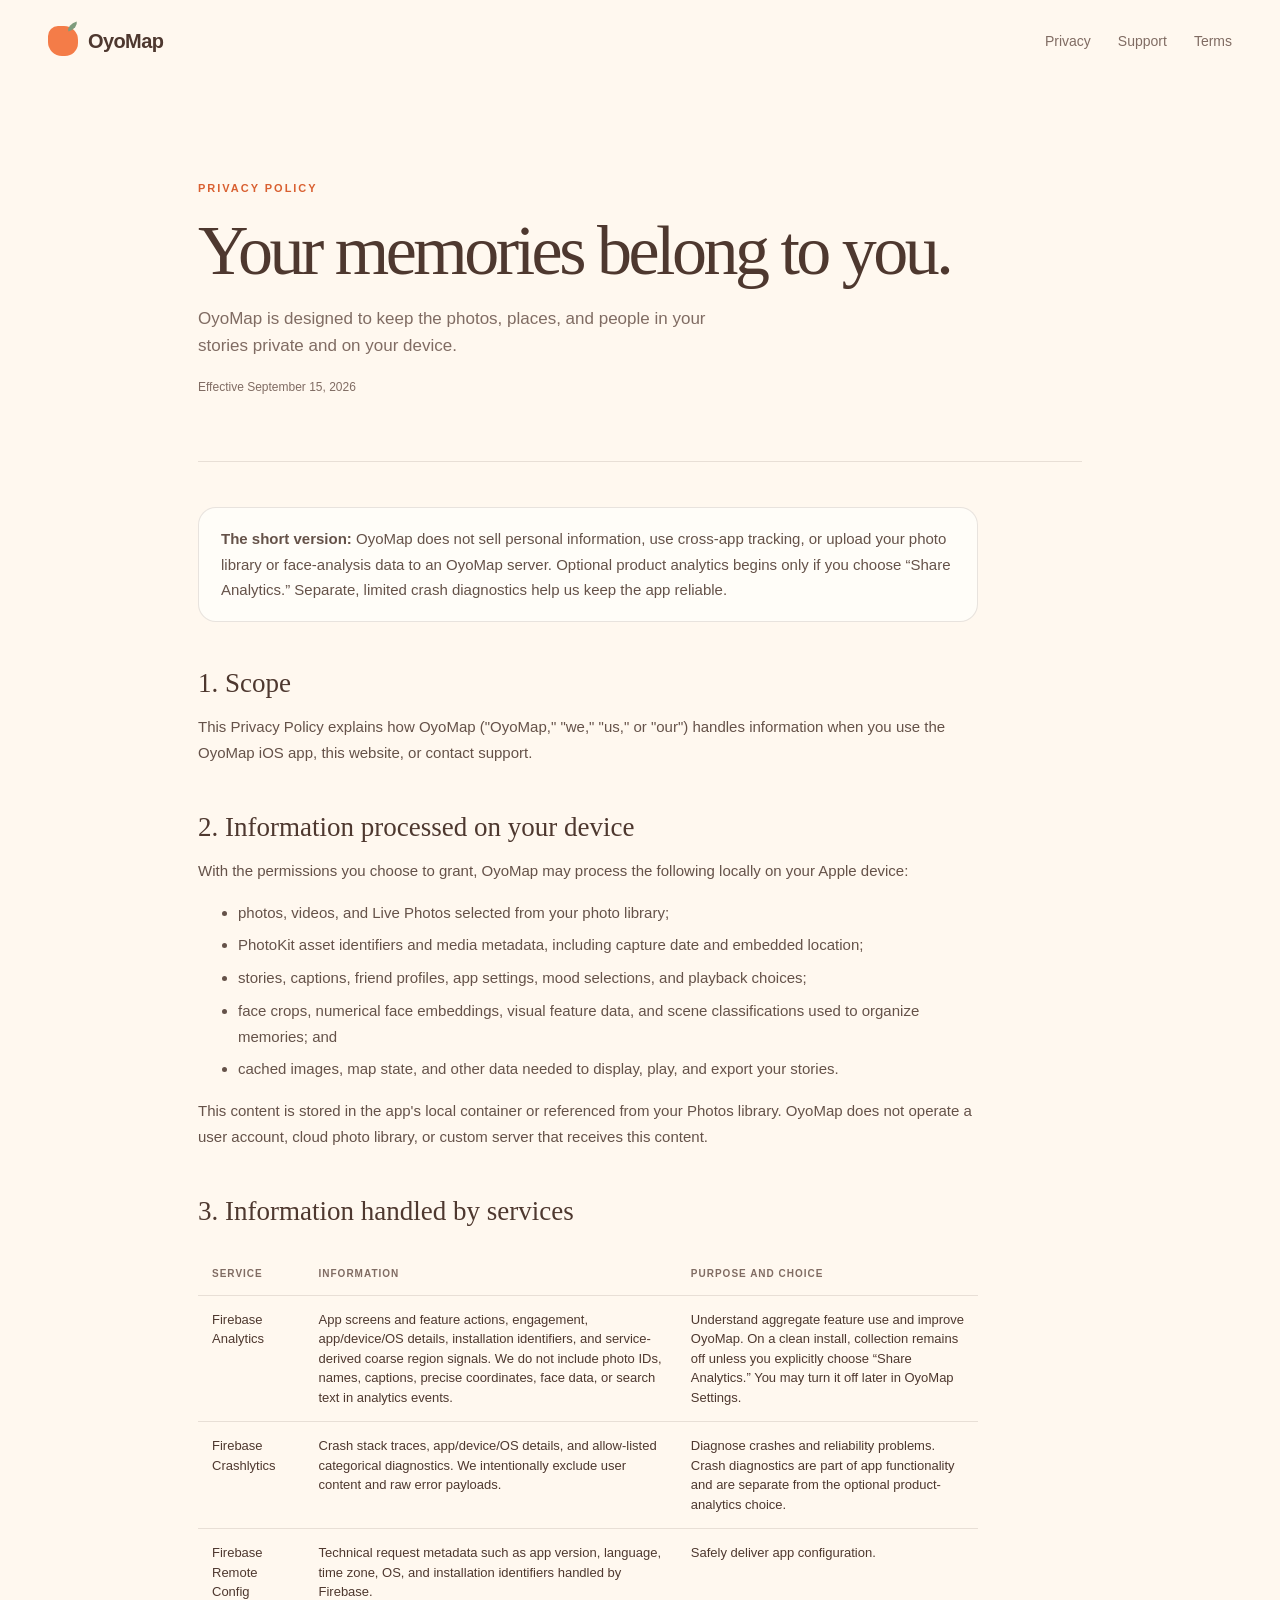
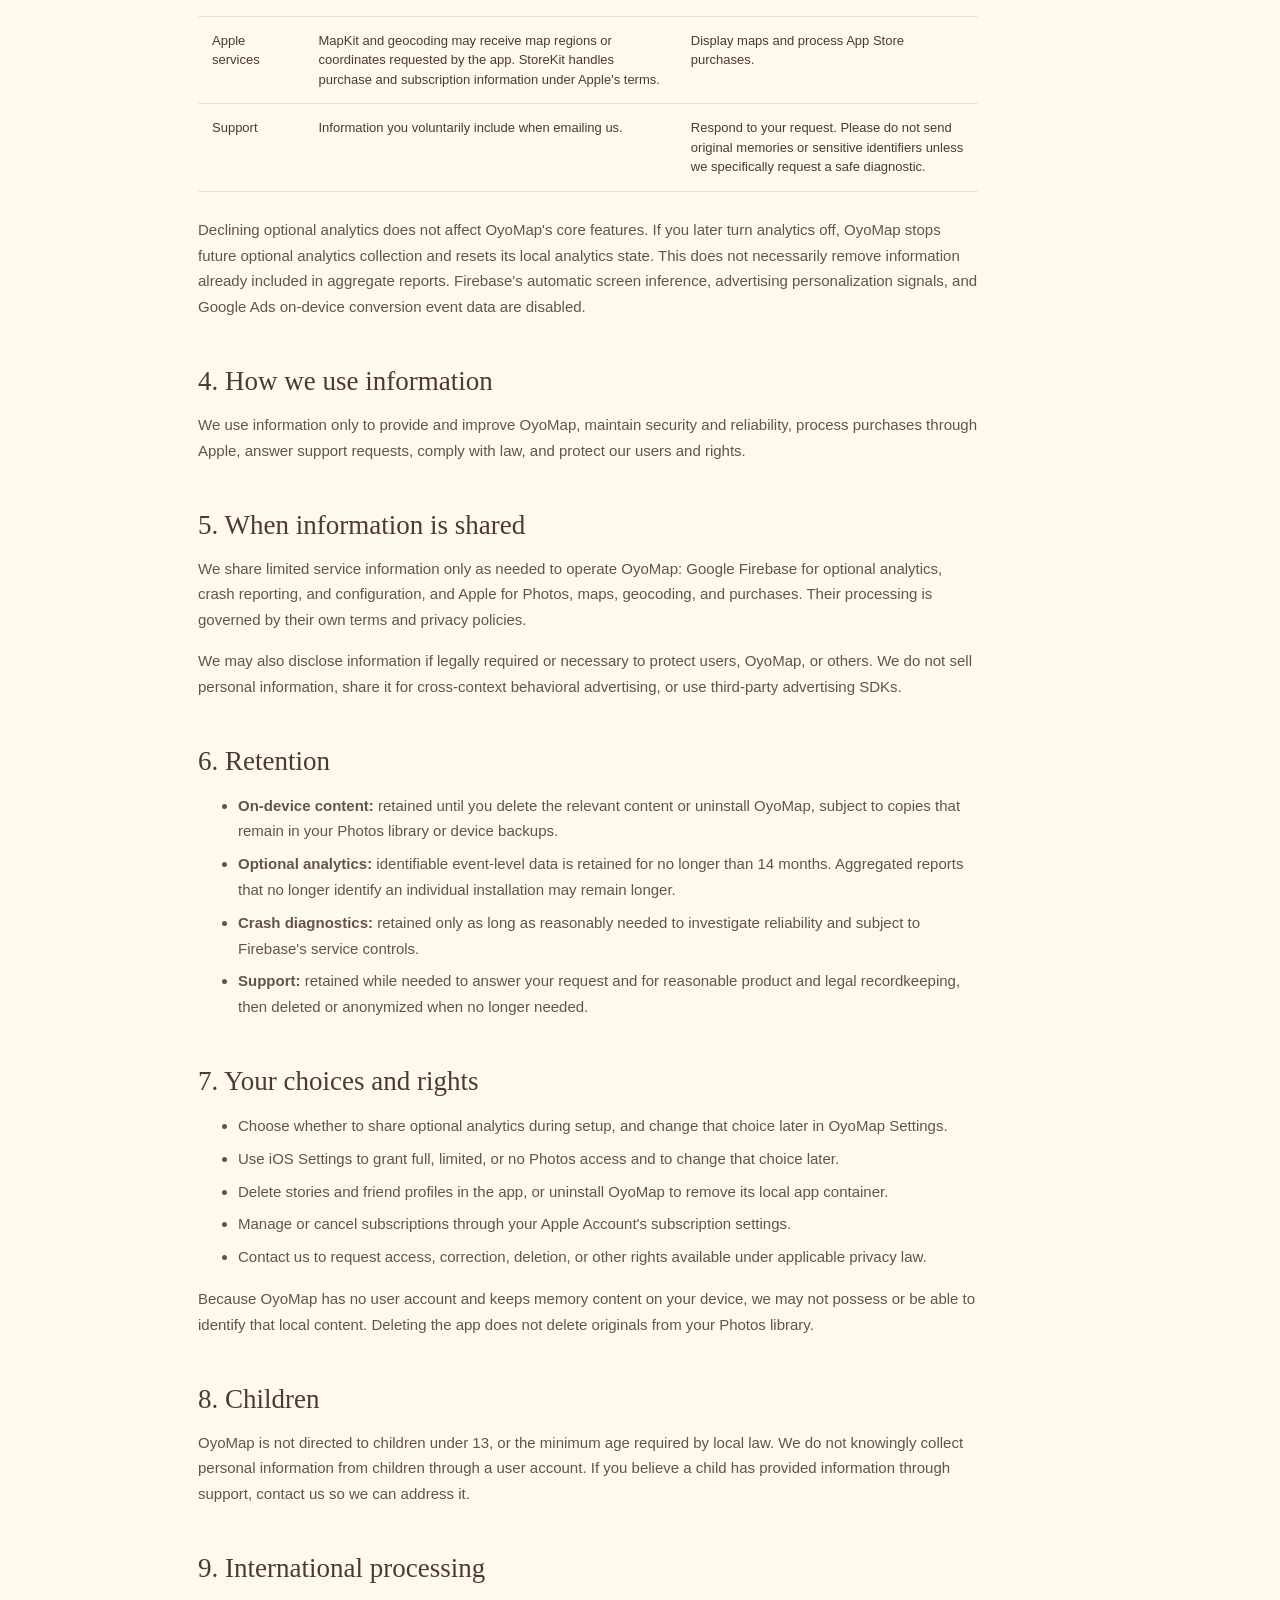
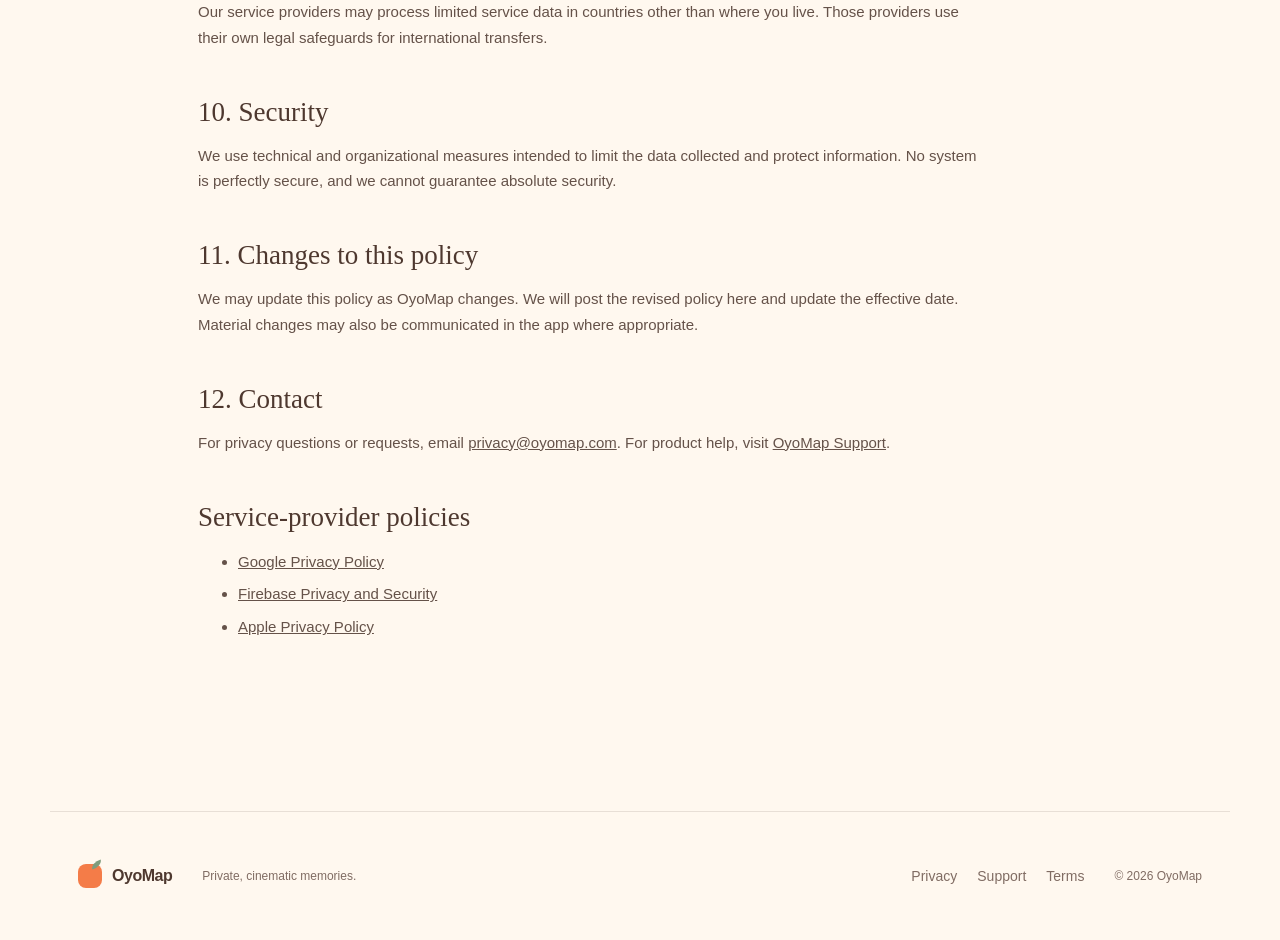
==== privacy/index.html @ e37c30b6 "Align privacy policy with analytics consent" ====
<!doctype html>
<html lang="en">
<head>
  <meta charset="utf-8"><meta name="viewport" content="width=device-width, initial-scale=1">
  <meta name="description" content="Privacy policy for the OyoMap iOS app."><meta name="theme-color" content="#fff8ef">
  <title>Privacy Policy — OyoMap</title><link rel="canonical" href="https://www.oyomap.com/privacy/"><link rel="icon" type="image/svg+xml" href="data:image/svg+xml,%3Csvg xmlns='http://www.w3.org/2000/svg' viewBox='0 0 64 64'%3E%3Crect width='64' height='64' rx='18' fill='%23F47C48'/%3E%3Cpath d='M17 34c0-10 7-18 16-18 8 0 14 5 14 13 0 12-14 22-14 22S17 43 17 34Z' fill='%23FFF8EF'/%3E%3Ccircle cx='33' cy='29' r='6' fill='%23F47C48'/%3E%3C/svg%3E"><link rel="stylesheet" href="../assets/styles.css">
</head>
<body>
  <a class="skip-link" href="#main">Skip to content</a>
  <header class="site-header"><a class="brand" href="../" aria-label="OyoMap home"><span class="brand-mark" aria-hidden="true"></span><span>OyoMap</span></a><nav class="site-nav" aria-label="Legal navigation"><a href="./" aria-current="page">Privacy</a><a href="../support/">Support</a><a href="../terms/">Terms</a></nav></header>
  <main class="legal-page" id="main">
    <section class="legal-hero"><p class="eyebrow">Privacy Policy</p><h1>Your memories belong to you.</h1><p class="lead">OyoMap is designed to keep the photos, places, and people in your stories private and on your device.</p><p class="meta">Effective September 15, 2026</p></section>
    <article class="legal-body">
      <div class="callout"><p><strong>The short version:</strong> OyoMap does not sell personal information, use cross-app tracking, or upload your photo library or face-analysis data to an OyoMap server. Optional product analytics begins only if you choose “Share Analytics.” Separate, limited crash diagnostics help us keep the app reliable.</p></div>
      <h2>1. Scope</h2><p>This Privacy Policy explains how OyoMap ("OyoMap," "we," "us," or "our") handles information when you use the OyoMap iOS app, this website, or contact support.</p>
      <h2>2. Information processed on your device</h2><p>With the permissions you choose to grant, OyoMap may process the following locally on your Apple device:</p><ul><li>photos, videos, and Live Photos selected from your photo library;</li><li>PhotoKit asset identifiers and media metadata, including capture date and embedded location;</li><li>stories, captions, friend profiles, app settings, mood selections, and playback choices;</li><li>face crops, numerical face embeddings, visual feature data, and scene classifications used to organize memories; and</li><li>cached images, map state, and other data needed to display, play, and export your stories.</li></ul><p>This content is stored in the app's local container or referenced from your Photos library. OyoMap does not operate a user account, cloud photo library, or custom server that receives this content.</p>
      <h2>3. Information handled by services</h2>
      <table class="data-table"><thead><tr><th>Service</th><th>Information</th><th>Purpose and choice</th></tr></thead><tbody>
        <tr><td data-label="Service">Firebase Analytics</td><td data-label="Information">App screens and feature actions, engagement, app/device/OS details, installation identifiers, and service-derived coarse region signals. We do not include photo IDs, names, captions, precise coordinates, face data, or search text in analytics events.</td><td data-label="Purpose and choice">Understand aggregate feature use and improve OyoMap. On a clean install, collection remains off unless you explicitly choose “Share Analytics.” You may turn it off later in OyoMap Settings.</td></tr>
        <tr><td data-label="Service">Firebase Crashlytics</td><td data-label="Information">Crash stack traces, app/device/OS details, and allow-listed categorical diagnostics. We intentionally exclude user content and raw error payloads.</td><td data-label="Purpose and choice">Diagnose crashes and reliability problems. Crash diagnostics are part of app functionality and are separate from the optional product-analytics choice.</td></tr>
        <tr><td data-label="Service">Firebase Remote Config</td><td data-label="Information">Technical request metadata such as app version, language, time zone, OS, and installation identifiers handled by Firebase.</td><td data-label="Purpose and choice">Safely deliver app configuration.</td></tr>
        <tr><td data-label="Service">Apple services</td><td data-label="Information">MapKit and geocoding may receive map regions or coordinates requested by the app. StoreKit handles purchase and subscription information under Apple's terms.</td><td data-label="Purpose and choice">Display maps and process App Store purchases.</td></tr>
        <tr><td data-label="Service">Support</td><td data-label="Information">Information you voluntarily include when emailing us.</td><td data-label="Purpose and choice">Respond to your request. Please do not send original memories or sensitive identifiers unless we specifically request a safe diagnostic.</td></tr>
      </tbody></table>
      <p>Declining optional analytics does not affect OyoMap's core features. If you later turn analytics off, OyoMap stops future optional analytics collection and resets its local analytics state. This does not necessarily remove information already included in aggregate reports. Firebase's automatic screen inference, advertising personalization signals, and Google Ads on-device conversion event data are disabled.</p>
      <h2>4. How we use information</h2><p>We use information only to provide and improve OyoMap, maintain security and reliability, process purchases through Apple, answer support requests, comply with law, and protect our users and rights.</p>
      <h2>5. When information is shared</h2><p>We share limited service information only as needed to operate OyoMap: Google Firebase for optional analytics, crash reporting, and configuration, and Apple for Photos, maps, geocoding, and purchases. Their processing is governed by their own terms and privacy policies.</p><p>We may also disclose information if legally required or necessary to protect users, OyoMap, or others. We do not sell personal information, share it for cross-context behavioral advertising, or use third-party advertising SDKs.</p>
      <h2>6. Retention</h2><ul><li><strong>On-device content:</strong> retained until you delete the relevant content or uninstall OyoMap, subject to copies that remain in your Photos library or device backups.</li><li><strong>Optional analytics:</strong> identifiable event-level data is retained for no longer than 14 months. Aggregated reports that no longer identify an individual installation may remain longer.</li><li><strong>Crash diagnostics:</strong> retained only as long as reasonably needed to investigate reliability and subject to Firebase's service controls.</li><li><strong>Support:</strong> retained while needed to answer your request and for reasonable product and legal recordkeeping, then deleted or anonymized when no longer needed.</li></ul>
      <h2 id="choices">7. Your choices and rights</h2><ul><li>Choose whether to share optional analytics during setup, and change that choice later in OyoMap Settings.</li><li>Use iOS Settings to grant full, limited, or no Photos access and to change that choice later.</li><li>Delete stories and friend profiles in the app, or uninstall OyoMap to remove its local app container.</li><li>Manage or cancel subscriptions through your Apple Account's subscription settings.</li><li>Contact us to request access, correction, deletion, or other rights available under applicable privacy law.</li></ul><p>Because OyoMap has no user account and keeps memory content on your device, we may not possess or be able to identify that local content. Deleting the app does not delete originals from your Photos library.</p>
      <h2>8. Children</h2><p>OyoMap is not directed to children under 13, or the minimum age required by local law. We do not knowingly collect personal information from children through a user account. If you believe a child has provided information through support, contact us so we can address it.</p>
      <h2>9. International processing</h2><p>Our service providers may process limited service data in countries other than where you live. Those providers use their own legal safeguards for international transfers.</p>
      <h2>10. Security</h2><p>We use technical and organizational measures intended to limit the data collected and protect information. No system is perfectly secure, and we cannot guarantee absolute security.</p>
      <h2>11. Changes to this policy</h2><p>We may update this policy as OyoMap changes. We will post the revised policy here and update the effective date. Material changes may also be communicated in the app where appropriate.</p>
      <h2>12. Contact</h2><p>For privacy questions or requests, email <a href="mailto:privacy@oyomap.com">privacy@oyomap.com</a>. For product help, visit <a href="../support/">OyoMap Support</a>.</p>
      <h2>Service-provider policies</h2><ul><li><a href="https://policies.google.com/privacy">Google Privacy Policy</a></li><li><a href="https://firebase.google.com/support/privacy">Firebase Privacy and Security</a></li><li><a href="https://www.apple.com/legal/privacy/">Apple Privacy Policy</a></li></ul>
    </article>
  </main>
  <footer class="site-footer"><a class="brand small" href="../"><span class="brand-mark"></span><span>OyoMap</span></a><p>Private, cinematic memories.</p><nav class="footer-links"><a href="./">Privacy</a><a href="../support/">Support</a><a href="../terms/">Terms</a></nav><span>© 2026 OyoMap</span></footer>
</body></html>
---- assets/styles.css ----
:root{--cream:#fff8ef;--paper:#fffdf8;--ink:#4e382f;--muted:#806c63;--orange:#f47c48;--orange-deep:#d96031;--sage:#7f9c7d;--sage-pale:#dce7d8;--line:rgba(78,56,47,.13);--night:#17343c;--shadow:0 24px 70px rgba(70,45,31,.14);--radius:28px}
*{box-sizing:border-box}html{scroll-behavior:smooth}body{margin:0;background:var(--cream);color:var(--ink);font-family:-apple-system,BlinkMacSystemFont,"SF Pro Display","Helvetica Neue",sans-serif;-webkit-font-smoothing:antialiased}a{color:inherit}img{display:block;width:100%}.skip-link{position:absolute;left:-999px;top:8px;background:var(--ink);color:#fff;padding:10px 14px;z-index:99}.skip-link:focus{left:8px}.site-header{height:82px;max-width:1240px;margin:auto;padding:0 28px;display:flex;align-items:center;gap:28px}.brand{display:inline-flex;align-items:center;gap:10px;text-decoration:none;font-weight:760;font-size:20px;letter-spacing:-.03em}.brand-mark{width:30px;height:30px;border-radius:10px 14px 13px 14px;background:var(--orange);position:relative;display:inline-block}.brand-mark:before{content:"";position:absolute;width:11px;height:7px;border-radius:100% 0 100% 0;background:var(--sage);right:0;top:-3px;transform:rotate(-18deg)}.site-nav{display:flex;gap:27px;margin-left:auto}.site-nav a,.footer-links a{text-decoration:none;color:var(--muted);font-size:14px}.site-nav a:hover,.footer-links a:hover{color:var(--ink)}.nav-cta{font-size:13px;text-decoration:none;border:1px solid var(--line);padding:10px 15px;border-radius:999px;background:rgba(255,255,255,.45)}
.home-hero{max-width:1240px;margin:auto;min-height:760px;padding:60px 28px 90px;display:grid;grid-template-columns:.88fr 1.12fr;align-items:center;gap:42px}.eyebrow,.section-kicker{text-transform:uppercase;letter-spacing:.18em;font-size:11px;font-weight:800;color:var(--orange-deep);margin:0 0 22px}.home-hero h1{font-family:Iowan Old Style,Baskerville,Georgia,serif;font-size:clamp(58px,6.6vw,96px);line-height:.91;letter-spacing:-.065em;margin:0 0 28px;font-weight:500}.lead{max-width:560px;font-size:19px;line-height:1.58;color:var(--muted);margin:0}.hero-actions{display:flex;align-items:center;gap:24px;margin-top:34px}.button{display:inline-flex;justify-content:center;align-items:center;text-decoration:none;border-radius:999px;padding:15px 22px;font-size:14px;font-weight:700}.button.primary{background:var(--ink);color:#fff;box-shadow:0 10px 28px rgba(78,56,47,.18)}.button.muted{background:rgba(78,56,47,.1);color:var(--ink)}.text-link{font-weight:700;text-decoration:none;font-size:14px}.trust-line{font-size:12px;color:var(--muted);margin-top:24px}.trust-line span{color:var(--sage);margin-right:5px}
.memory-stage{height:650px;position:relative;isolation:isolate}.globe{position:absolute;width:540px;height:540px;left:50%;top:52%;transform:translate(-50%,-50%);z-index:-1}.journey-path{animation:dash 16s linear infinite}.map-orbit{position:absolute;border:1px solid rgba(78,56,47,.14);border-radius:50%;left:50%;top:52%;transform:translate(-50%,-50%) rotate(-16deg)}.orbit-one{width:610px;height:250px}.orbit-two{width:460px;height:630px;transform:translate(-50%,-50%) rotate(63deg)}.photo-card{margin:0;position:absolute;background:var(--paper);padding:10px;border-radius:5px;box-shadow:var(--shadow);transform:rotate(-5deg)}.photo-card img{height:330px;object-fit:cover;object-position:67% center;border-radius:2px}.photo-card figcaption{padding:13px 6px 8px;display:flex;justify-content:space-between;align-items:end}.photo-card figcaption span{font-family:Iowan Old Style,Georgia,serif;font-size:23px}.photo-card figcaption small{font-size:9px;letter-spacing:.08em;color:var(--muted);text-transform:uppercase}.main-photo{width:315px;right:4%;top:10%;animation:float 8s ease-in-out infinite}.mini-photo{width:182px;left:4%;bottom:10%;transform:rotate(7deg);animation:float-small 9s ease-in-out infinite}.mini-sky{height:190px;background:linear-gradient(180deg,#859fa3,#f4c39a 55%,#4b645b);border-radius:2px;position:relative;overflow:hidden}.mini-sky:after{content:"";position:absolute;left:-20%;right:-20%;bottom:-24%;height:58%;background:#314f47;transform:rotate(-8deg);border-radius:50%}.mini-photo figcaption{display:block}.mini-photo figcaption span{font-size:15px}.mini-photo figcaption small{display:block;margin-top:4px}.place-pill{position:absolute;left:17%;top:18%;background:rgba(255,253,248,.92);backdrop-filter:blur(12px);border:1px solid rgba(255,255,255,.7);padding:12px 16px;border-radius:999px;font-size:12px;font-weight:700;box-shadow:0 10px 30px rgba(26,47,51,.18)}.pin-dot{display:inline-block;width:8px;height:8px;border-radius:50%;background:var(--orange);margin-right:6px}
.intro{padding:120px 28px 140px;max-width:1160px;margin:auto;text-align:center}.intro h2,.film-copy h2,.people-copy h2,.privacy-section h2,.download-section h2{font-family:Iowan Old Style,Baskerville,Georgia,serif;font-weight:500;letter-spacing:-.045em;line-height:1.02;margin:0;font-size:clamp(44px,5.3vw,72px)}.intro h2 em{font-weight:500;color:var(--orange-deep)}.section-lead{font-size:18px;line-height:1.6;color:var(--muted);max-width:580px;margin:26px auto 0}.steps{display:grid;grid-template-columns:repeat(3,1fr);gap:20px;margin-top:70px;text-align:left}.steps article{padding:30px;border-top:1px solid var(--line)}.steps article>span{font-size:11px;color:var(--orange-deep);font-weight:800;letter-spacing:.12em}.steps h3{font-family:Iowan Old Style,Georgia,serif;font-size:24px;font-weight:500;margin:30px 0 10px}.steps p{color:var(--muted);line-height:1.6;font-size:15px}
.film-section{background:var(--night);color:#fff;padding:100px max(28px,calc((100vw - 1184px)/2));display:grid;grid-template-columns:1.1fr .9fr;gap:80px;align-items:center}.film-frame{aspect-ratio:4/3;position:relative;border-radius:32px;overflow:hidden;background:#284c55;box-shadow:0 35px 80px rgba(0,0,0,.32)}.film-map{position:absolute;inset:0;background:radial-gradient(circle at 70% 20%,rgba(142,166,132,.5),transparent 30%),linear-gradient(135deg,#203d45,#335961)}.film-map:before,.film-map:after{content:"";position:absolute;border:1px solid rgba(255,255,255,.1);width:130%;height:60%;left:-15%;border-radius:50%;transform:rotate(-10deg)}.film-map:after{transform:rotate(55deg);height:130%;top:-20%}.route-line{position:absolute;width:52%;height:45%;left:12%;top:29%;border-top:3px dashed #f6c393;border-radius:50%;transform:rotate(-20deg)}.map-label{position:absolute;font-size:8px;letter-spacing:.15em;color:rgba(255,255,255,.6)}.map-label.one{left:10%;bottom:20%}.map-label.two{left:43%;top:27%}.map-label.three{right:11%;top:15%}.film-memory{position:absolute;width:48%;right:7%;top:9%;background:#fff;padding:8px 8px 15px;transform:rotate(3deg);box-shadow:0 18px 50px rgba(0,0,0,.28)}.film-memory img{height:260px;object-fit:cover;object-position:67% center}.film-caption{color:var(--ink);font-family:Iowan Old Style,Georgia,serif;font-size:15px;padding:12px 5px 0}.play-button{position:absolute;left:46%;top:54%;width:60px;height:60px;border-radius:50%;display:grid;place-items:center;background:var(--orange);box-shadow:0 12px 30px rgba(0,0,0,.3);padding-left:4px}.film-copy .section-kicker{color:#f4a77e}.film-copy h2{font-size:clamp(40px,4.5vw,62px)}.film-copy>p:not(.section-kicker){color:rgba(255,255,255,.7);line-height:1.7;font-size:17px}.film-copy ul{list-style:none;padding:0;margin-top:30px}.film-copy li{padding:13px 0;border-bottom:1px solid rgba(255,255,255,.12);font-size:14px}.film-copy li:before{content:"✓";color:#a8c5a4;margin-right:10px}
.people-section{max-width:1120px;margin:auto;padding:150px 28px;display:grid;grid-template-columns:1fr 440px;gap:100px;align-items:center}.people-copy>p:not(.section-kicker){font-size:18px;line-height:1.7;color:var(--muted);max-width:520px}.passport-card{position:relative;background:#e9eee2;border:1px solid rgba(82,105,76,.14);border-radius:30px;padding:28px;min-height:470px;box-shadow:var(--shadow);transform:rotate(2deg);overflow:hidden}.passport-card:before{content:"";position:absolute;width:260px;height:260px;border:1px solid rgba(72,98,72,.1);border-radius:50%;right:-70px;bottom:-60px;box-shadow:0 0 0 30px rgba(72,98,72,.035),0 0 0 60px rgba(72,98,72,.025)}.passport-top{display:flex;justify-content:space-between;font-size:9px;letter-spacing:.15em;color:#62755e}.portrait-pair{display:flex;margin:70px 0 28px}.portrait{width:150px;height:178px;border:8px solid var(--paper);box-shadow:0 10px 30px rgba(62,78,57,.18);background:linear-gradient(160deg,#deb68f 0 42%,#738272 42%)}.portrait-a{transform:rotate(-7deg);margin-left:27px}.portrait-b{transform:rotate(8deg);margin-left:-18px;background:linear-gradient(155deg,#718985 0 44%,#e7bf9e 44%)}.passport-card h3{font-family:Iowan Old Style,Georgia,serif;font-size:34px;margin:0}.passport-card p{color:#62755e}.stamp{position:absolute;right:30px;bottom:32px;width:86px;height:86px;border:2px solid rgba(217,96,49,.5);border-radius:50%;display:grid;place-content:center;text-align:center;color:var(--orange-deep);font-size:9px;letter-spacing:.11em;transform:rotate(-10deg)}.stamp strong{font-size:24px;letter-spacing:0;font-family:Iowan Old Style,Georgia,serif}
.privacy-section{margin:0 auto 140px;max-width:1120px;padding:70px;border-radius:40px;background:var(--paper);display:grid;grid-template-columns:220px 1fr;gap:65px;align-items:center;border:1px solid rgba(78,56,47,.08)}.privacy-symbol{width:180px;height:180px;border-radius:50%;background:var(--sage-pale);display:grid;place-items:center;position:relative}.privacy-symbol:before{content:"";width:75px;height:92px;border:5px solid var(--sage);border-radius:40px 40px 30px 30px;clip-path:polygon(0 18%,100% 0,100% 100%,0 100%);transform:rotate(8deg)}.privacy-symbol span{position:absolute;width:32px;height:32px;border:4px solid var(--orange);border-radius:50%;top:63px;left:75px}.privacy-section h2{font-size:clamp(42px,4vw,60px)}.privacy-section p:not(.section-kicker){color:var(--muted);line-height:1.7;font-size:17px;max-width:670px}.privacy-section .text-link{display:inline-block;margin-top:10px;color:var(--orange-deep)}
.download-section{text-align:center;padding:130px 28px 150px;background:linear-gradient(180deg,transparent,#f4e8d8)}.download-section h2{font-size:clamp(48px,6vw,80px)}.download-section>p:not(.section-kicker){color:var(--muted);margin:26px 0}.site-footer{max-width:1180px;margin:auto;padding:45px 28px;display:grid;grid-template-columns:auto 1fr auto auto;gap:30px;align-items:center;border-top:1px solid var(--line);font-size:12px;color:var(--muted)}.brand.small{font-size:16px;color:var(--ink)}.brand.small .brand-mark{width:24px;height:24px;border-radius:8px}.footer-links{display:flex;gap:20px}.site-footer>span{white-space:nowrap}
.legal-page{max-width:940px;margin:auto;padding:55px 28px 110px}.legal-hero{padding:45px 0 55px;border-bottom:1px solid var(--line)}.legal-hero h1{font-family:Iowan Old Style,Georgia,serif;font-size:clamp(44px,7vw,70px);font-weight:500;line-height:1;letter-spacing:-.05em;margin:0 0 20px}.legal-hero .lead{font-size:17px}.meta{font-size:12px;color:var(--muted);margin-top:20px}.legal-body{padding:45px 0;max-width:780px}.legal-body h2{font-family:Iowan Old Style,Georgia,serif;font-weight:500;font-size:27px;margin:46px 0 12px}.legal-body h3{font-size:17px;margin:30px 0 8px}.legal-body p,.legal-body li{font-size:15px;line-height:1.72;color:#655249}.legal-body li{margin:7px 0}.callout{background:var(--paper);border:1px solid var(--line);border-radius:18px;padding:18px 22px;margin-bottom:36px}.callout p{margin:0}.data-table{width:100%;border-collapse:collapse;margin:25px 0;font-size:13px}.data-table th,.data-table td{text-align:left;vertical-align:top;padding:14px;border-bottom:1px solid var(--line);line-height:1.5}.data-table th{font-size:10px;text-transform:uppercase;letter-spacing:.1em;color:var(--muted)}details{border-bottom:1px solid var(--line);padding:17px 0}summary{font-weight:700;cursor:pointer}details p{padding-right:20px}.legal-page .button{margin-top:20px;background:var(--ink);color:#fff}
@keyframes float{0%,100%{transform:rotate(-5deg) translateY(0)}50%{transform:rotate(-3deg) translateY(-13px)}}@keyframes float-small{0%,100%{transform:rotate(7deg) translateY(0)}50%{transform:rotate(9deg) translateY(-10px)}}@keyframes dash{to{stroke-dashoffset:-200}}
@media(max-width:900px){.site-nav{display:none}.site-header{height:70px}.nav-cta{margin-left:auto}.home-hero{grid-template-columns:1fr;padding-top:70px;overflow:hidden}.hero-copy{text-align:center}.lead{margin-inline:auto}.hero-actions{justify-content:center}.memory-stage{height:600px;margin-top:10px}.film-section,.people-section{grid-template-columns:1fr}.film-section{gap:55px}.people-section{gap:60px}.people-copy{text-align:center}.passport-card{max-width:440px;width:100%;margin:auto}.privacy-section{grid-template-columns:1fr;text-align:center;margin-inline:20px}.privacy-symbol{margin:auto}.site-footer{grid-template-columns:1fr 1fr}.site-footer p{display:none}}
@media(max-width:620px){.site-header{padding-inline:18px}.home-hero{padding:52px 18px 80px}.home-hero h1{font-size:56px}.hero-actions{flex-direction:column;gap:18px}.memory-stage{height:470px;width:560px;left:50%;transform:translateX(-50%) scale(.86)}.globe{width:430px;height:430px}.main-photo{width:250px;right:9%;top:12%}.photo-card img{height:260px}.mini-photo{width:145px;left:10%}.mini-sky{height:145px}.orbit-one{width:490px}.orbit-two{height:500px}.intro{padding:95px 20px}.steps{grid-template-columns:1fr;margin-top:50px}.steps article{padding:24px 6px}.film-section{padding:85px 20px}.film-frame{aspect-ratio:3/4}.film-memory{width:62%;right:4%;top:13%}.film-memory img{height:245px}.people-section{padding:100px 20px}.passport-card{min-height:430px;padding:22px}.privacy-section{padding:48px 24px;gap:35px}.privacy-symbol{width:140px;height:140px;transform:scale(.8)}.download-section{padding:100px 20px}.site-footer{padding:35px 20px;grid-template-columns:1fr auto}.footer-links{grid-column:1/-1;grid-row:1}.site-footer .brand{grid-column:1}.legal-page{padding-inline:20px}.data-table thead{display:none}.data-table,.data-table tbody,.data-table tr,.data-table td{display:block}.data-table tr{padding:12px 0;border-bottom:1px solid var(--line)}.data-table td{border:0;padding:5px 0}.data-table td:before{content:attr(data-label);display:block;font-size:9px;text-transform:uppercase;letter-spacing:.1em;color:var(--muted)}}
@media(prefers-reduced-motion:reduce){html{scroll-behavior:auto}.journey-path,.main-photo,.mini-photo{animation:none}}
@media(prefers-color-scheme:dark){:root{--cream:#1d1b18;--paper:#27231f;--ink:#f2e8dd;--muted:#b9aaa0;--line:rgba(255,255,255,.12);--sage-pale:#2f3d30;--shadow:0 24px 70px rgba(0,0,0,.3)}.passport-card{background:#283127}.button.primary{background:#f2e8dd;color:#2d231e}.privacy-section{background:#25221f}.download-section{background:linear-gradient(180deg,transparent,#2a241e)}}
.download-section h1{font-family:Iowan Old Style,Baskerville,Georgia,serif;font-weight:500;letter-spacing:-.045em;line-height:1.02;margin:0;font-size:clamp(48px,6vw,80px)}
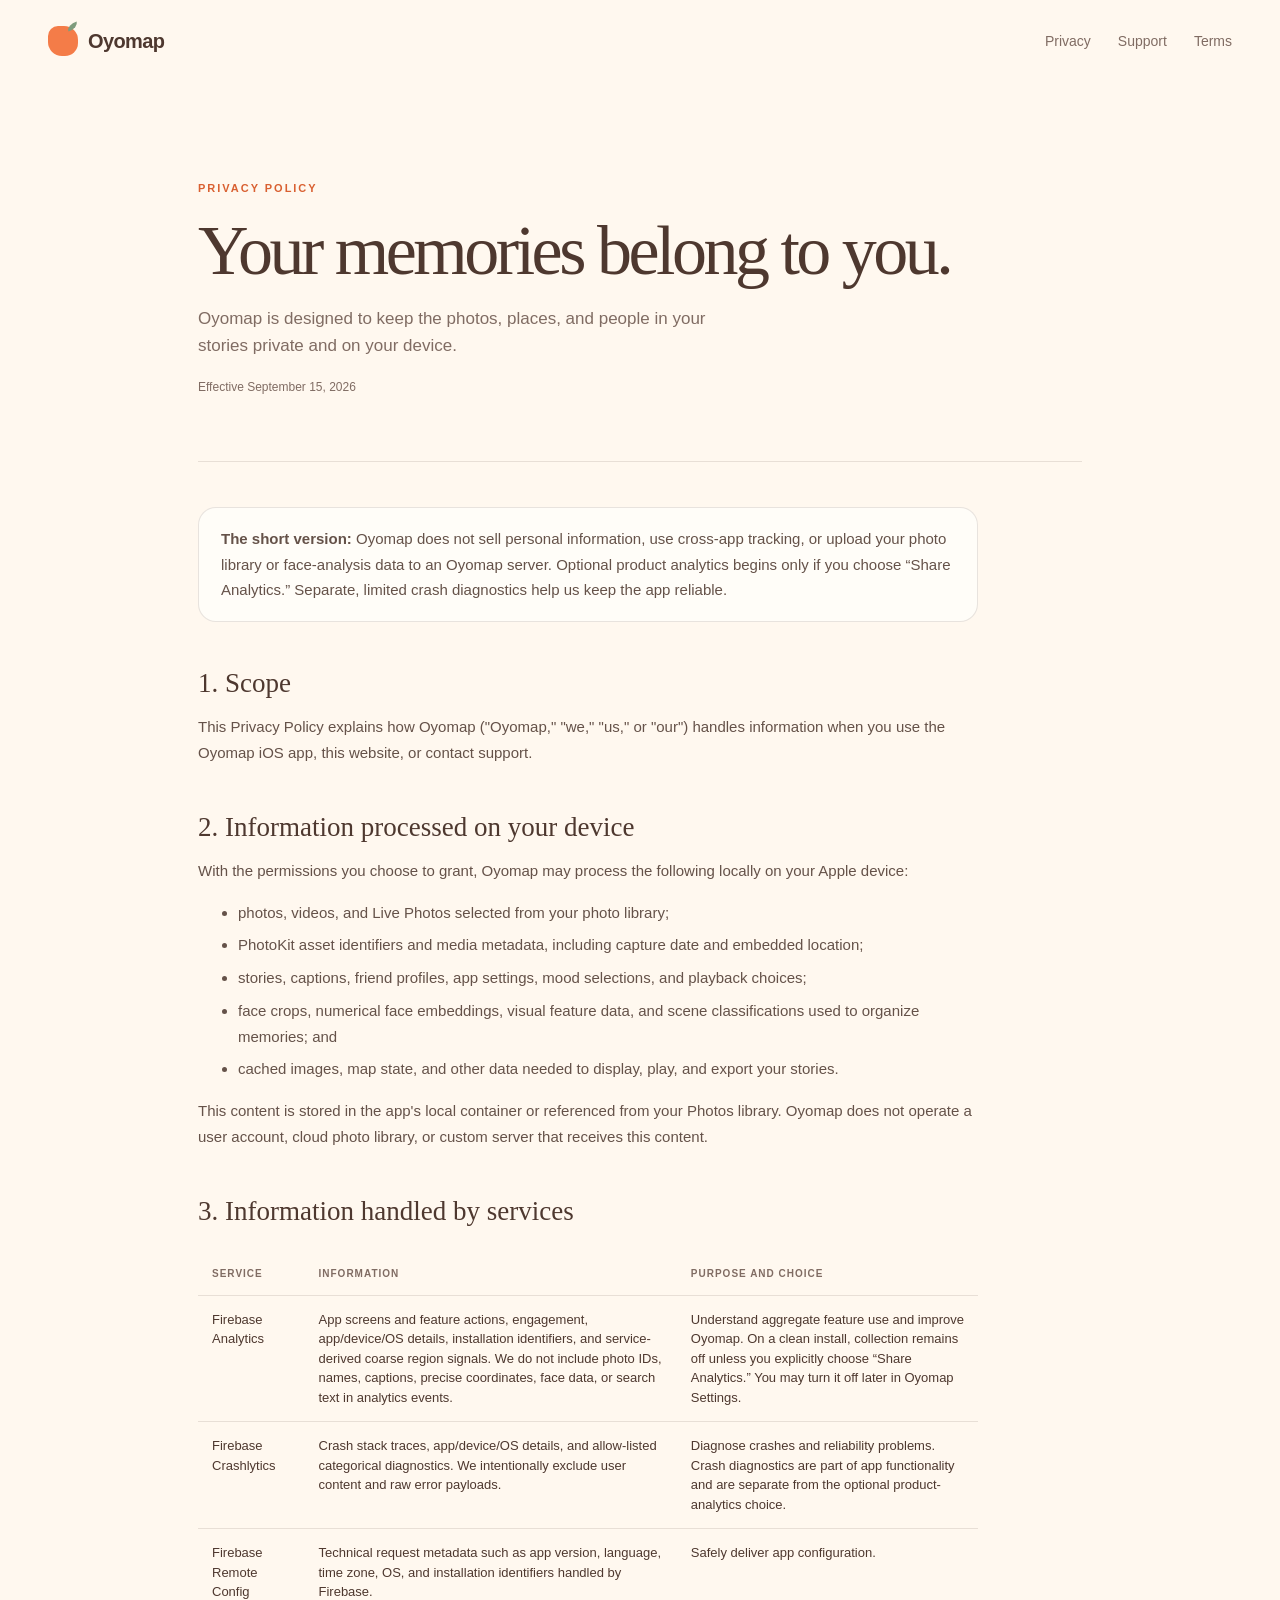
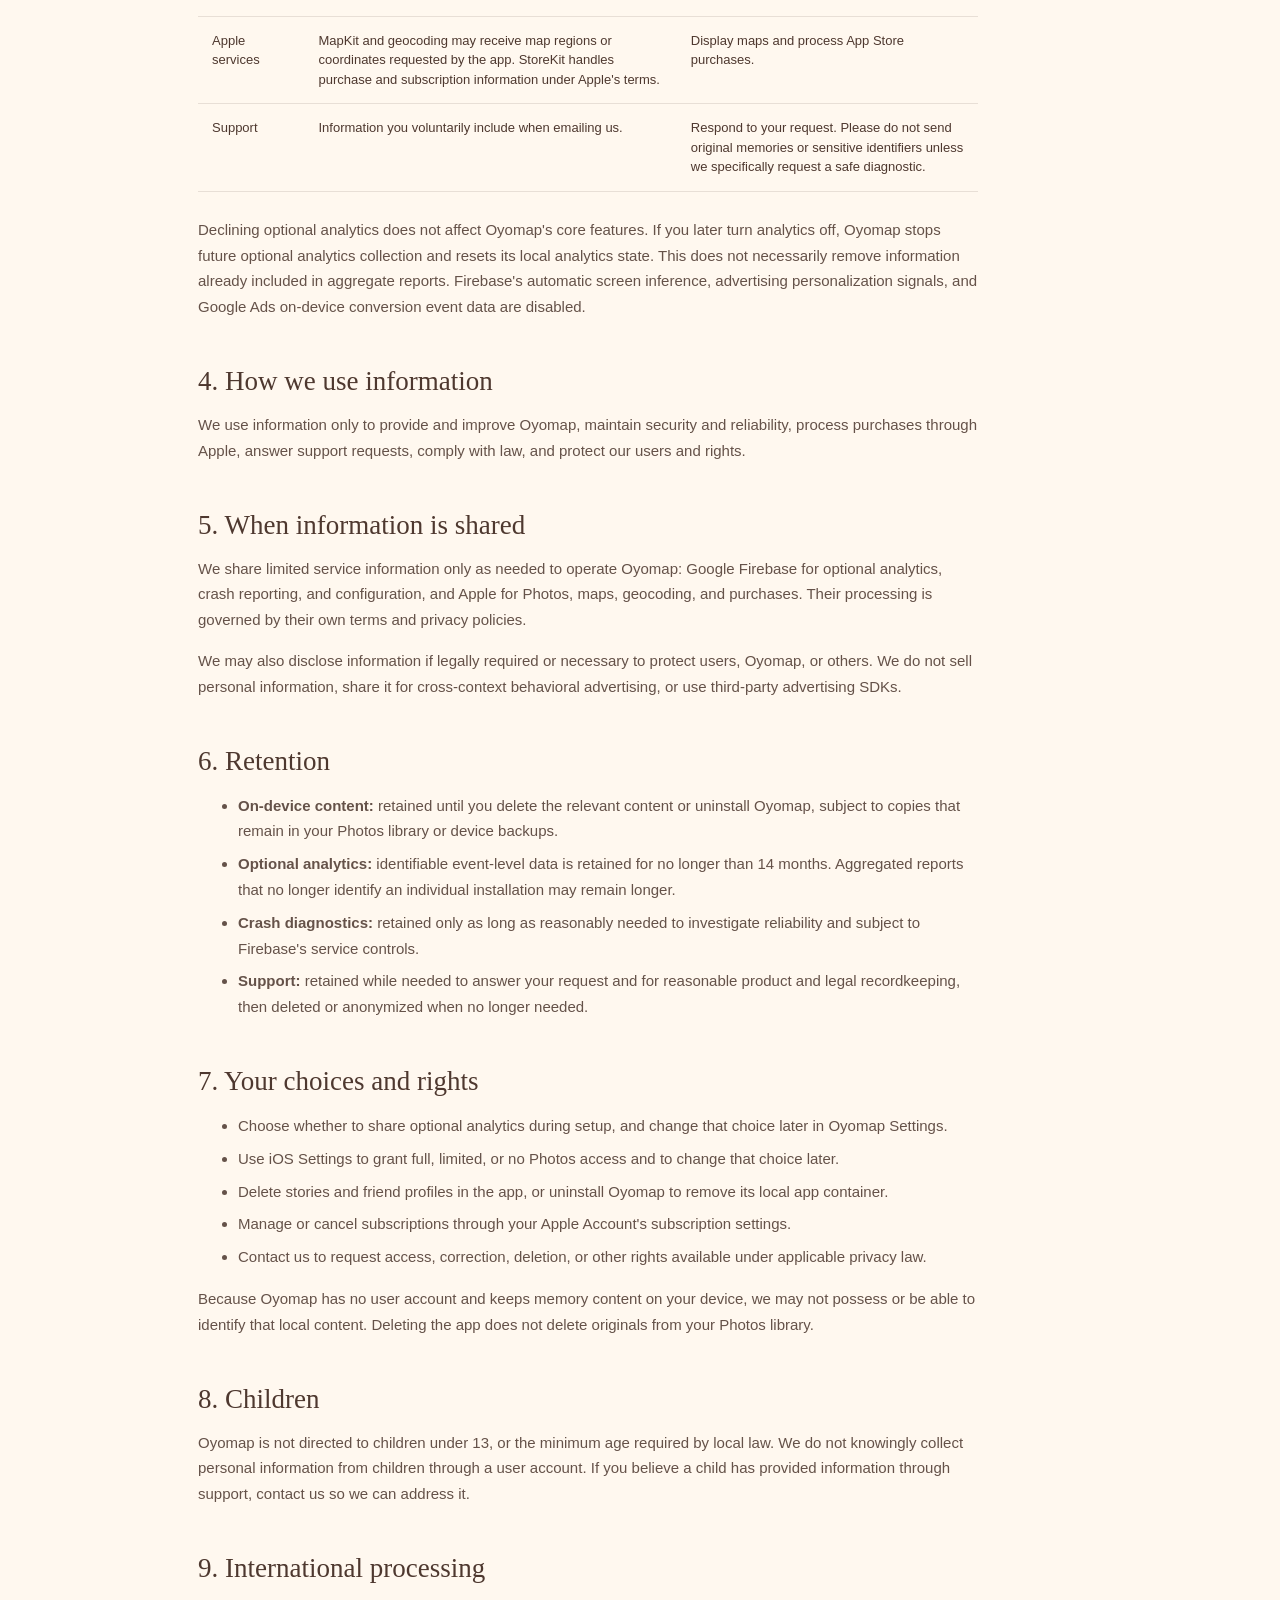
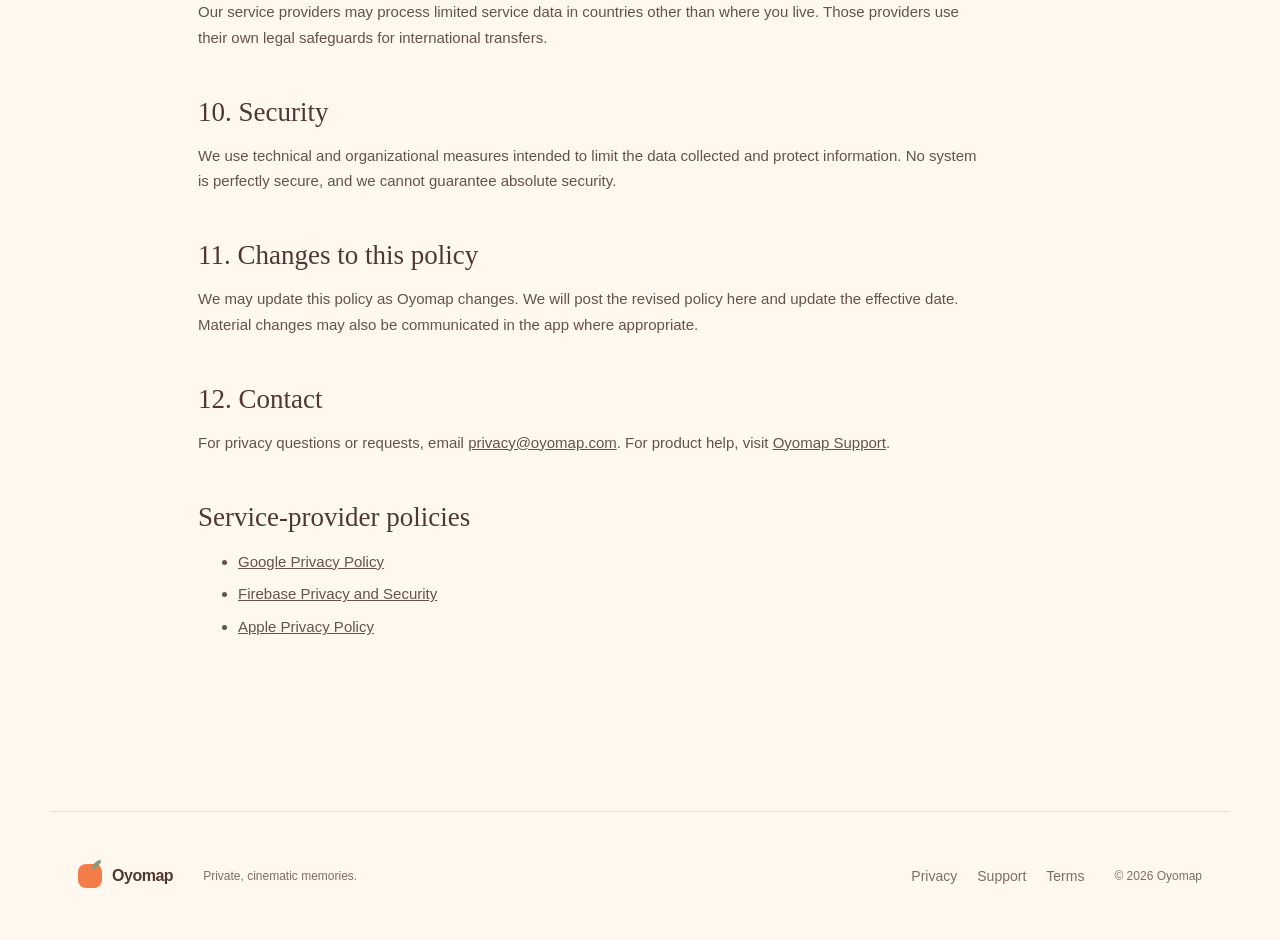
==== commit 6cb5fb70: "Use the canonical Oyomap brand casing" ====
--- a/privacy/index.html
+++ b/privacy/index.html
@@ -2,38 +2,38 @@
 <html lang="en">
 <head>
   <meta charset="utf-8"><meta name="viewport" content="width=device-width, initial-scale=1">
-  <meta name="description" content="Privacy policy for the OyoMap iOS app."><meta name="theme-color" content="#fff8ef">
-  <title>Privacy Policy — OyoMap</title><link rel="canonical" href="https://www.oyomap.com/privacy/"><link rel="icon" type="image/svg+xml" href="data:image/svg+xml,%3Csvg xmlns='http://www.w3.org/2000/svg' viewBox='0 0 64 64'%3E%3Crect width='64' height='64' rx='18' fill='%23F47C48'/%3E%3Cpath d='M17 34c0-10 7-18 16-18 8 0 14 5 14 13 0 12-14 22-14 22S17 43 17 34Z' fill='%23FFF8EF'/%3E%3Ccircle cx='33' cy='29' r='6' fill='%23F47C48'/%3E%3C/svg%3E"><link rel="stylesheet" href="../assets/styles.css">
+  <meta name="description" content="Privacy policy for the Oyomap iOS app."><meta name="theme-color" content="#fff8ef">
+  <title>Privacy Policy — Oyomap</title><link rel="canonical" href="https://www.oyomap.com/privacy/"><link rel="icon" type="image/svg+xml" href="data:image/svg+xml,%3Csvg xmlns='http://www.w3.org/2000/svg' viewBox='0 0 64 64'%3E%3Crect width='64' height='64' rx='18' fill='%23F47C48'/%3E%3Cpath d='M17 34c0-10 7-18 16-18 8 0 14 5 14 13 0 12-14 22-14 22S17 43 17 34Z' fill='%23FFF8EF'/%3E%3Ccircle cx='33' cy='29' r='6' fill='%23F47C48'/%3E%3C/svg%3E"><link rel="stylesheet" href="../assets/styles.css">
 </head>
 <body>
   <a class="skip-link" href="#main">Skip to content</a>
-  <header class="site-header"><a class="brand" href="../" aria-label="OyoMap home"><span class="brand-mark" aria-hidden="true"></span><span>OyoMap</span></a><nav class="site-nav" aria-label="Legal navigation"><a href="./" aria-current="page">Privacy</a><a href="../support/">Support</a><a href="../terms/">Terms</a></nav></header>
+  <header class="site-header"><a class="brand" href="../" aria-label="Oyomap home"><span class="brand-mark" aria-hidden="true"></span><span>Oyomap</span></a><nav class="site-nav" aria-label="Legal navigation"><a href="./" aria-current="page">Privacy</a><a href="../support/">Support</a><a href="../terms/">Terms</a></nav></header>
   <main class="legal-page" id="main">
-    <section class="legal-hero"><p class="eyebrow">Privacy Policy</p><h1>Your memories belong to you.</h1><p class="lead">OyoMap is designed to keep the photos, places, and people in your stories private and on your device.</p><p class="meta">Effective September 15, 2026</p></section>
+    <section class="legal-hero"><p class="eyebrow">Privacy Policy</p><h1>Your memories belong to you.</h1><p class="lead">Oyomap is designed to keep the photos, places, and people in your stories private and on your device.</p><p class="meta">Effective September 15, 2026</p></section>
     <article class="legal-body">
-      <div class="callout"><p><strong>The short version:</strong> OyoMap does not sell personal information, use cross-app tracking, or upload your photo library or face-analysis data to an OyoMap server. Optional product analytics begins only if you choose “Share Analytics.” Separate, limited crash diagnostics help us keep the app reliable.</p></div>
-      <h2>1. Scope</h2><p>This Privacy Policy explains how OyoMap ("OyoMap," "we," "us," or "our") handles information when you use the OyoMap iOS app, this website, or contact support.</p>
-      <h2>2. Information processed on your device</h2><p>With the permissions you choose to grant, OyoMap may process the following locally on your Apple device:</p><ul><li>photos, videos, and Live Photos selected from your photo library;</li><li>PhotoKit asset identifiers and media metadata, including capture date and embedded location;</li><li>stories, captions, friend profiles, app settings, mood selections, and playback choices;</li><li>face crops, numerical face embeddings, visual feature data, and scene classifications used to organize memories; and</li><li>cached images, map state, and other data needed to display, play, and export your stories.</li></ul><p>This content is stored in the app's local container or referenced from your Photos library. OyoMap does not operate a user account, cloud photo library, or custom server that receives this content.</p>
+      <div class="callout"><p><strong>The short version:</strong> Oyomap does not sell personal information, use cross-app tracking, or upload your photo library or face-analysis data to an Oyomap server. Optional product analytics begins only if you choose “Share Analytics.” Separate, limited crash diagnostics help us keep the app reliable.</p></div>
+      <h2>1. Scope</h2><p>This Privacy Policy explains how Oyomap ("Oyomap," "we," "us," or "our") handles information when you use the Oyomap iOS app, this website, or contact support.</p>
+      <h2>2. Information processed on your device</h2><p>With the permissions you choose to grant, Oyomap may process the following locally on your Apple device:</p><ul><li>photos, videos, and Live Photos selected from your photo library;</li><li>PhotoKit asset identifiers and media metadata, including capture date and embedded location;</li><li>stories, captions, friend profiles, app settings, mood selections, and playback choices;</li><li>face crops, numerical face embeddings, visual feature data, and scene classifications used to organize memories; and</li><li>cached images, map state, and other data needed to display, play, and export your stories.</li></ul><p>This content is stored in the app's local container or referenced from your Photos library. Oyomap does not operate a user account, cloud photo library, or custom server that receives this content.</p>
       <h2>3. Information handled by services</h2>
       <table class="data-table"><thead><tr><th>Service</th><th>Information</th><th>Purpose and choice</th></tr></thead><tbody>
-        <tr><td data-label="Service">Firebase Analytics</td><td data-label="Information">App screens and feature actions, engagement, app/device/OS details, installation identifiers, and service-derived coarse region signals. We do not include photo IDs, names, captions, precise coordinates, face data, or search text in analytics events.</td><td data-label="Purpose and choice">Understand aggregate feature use and improve OyoMap. On a clean install, collection remains off unless you explicitly choose “Share Analytics.” You may turn it off later in OyoMap Settings.</td></tr>
+        <tr><td data-label="Service">Firebase Analytics</td><td data-label="Information">App screens and feature actions, engagement, app/device/OS details, installation identifiers, and service-derived coarse region signals. We do not include photo IDs, names, captions, precise coordinates, face data, or search text in analytics events.</td><td data-label="Purpose and choice">Understand aggregate feature use and improve Oyomap. On a clean install, collection remains off unless you explicitly choose “Share Analytics.” You may turn it off later in Oyomap Settings.</td></tr>
         <tr><td data-label="Service">Firebase Crashlytics</td><td data-label="Information">Crash stack traces, app/device/OS details, and allow-listed categorical diagnostics. We intentionally exclude user content and raw error payloads.</td><td data-label="Purpose and choice">Diagnose crashes and reliability problems. Crash diagnostics are part of app functionality and are separate from the optional product-analytics choice.</td></tr>
         <tr><td data-label="Service">Firebase Remote Config</td><td data-label="Information">Technical request metadata such as app version, language, time zone, OS, and installation identifiers handled by Firebase.</td><td data-label="Purpose and choice">Safely deliver app configuration.</td></tr>
         <tr><td data-label="Service">Apple services</td><td data-label="Information">MapKit and geocoding may receive map regions or coordinates requested by the app. StoreKit handles purchase and subscription information under Apple's terms.</td><td data-label="Purpose and choice">Display maps and process App Store purchases.</td></tr>
         <tr><td data-label="Service">Support</td><td data-label="Information">Information you voluntarily include when emailing us.</td><td data-label="Purpose and choice">Respond to your request. Please do not send original memories or sensitive identifiers unless we specifically request a safe diagnostic.</td></tr>
       </tbody></table>
-      <p>Declining optional analytics does not affect OyoMap's core features. If you later turn analytics off, OyoMap stops future optional analytics collection and resets its local analytics state. This does not necessarily remove information already included in aggregate reports. Firebase's automatic screen inference, advertising personalization signals, and Google Ads on-device conversion event data are disabled.</p>
-      <h2>4. How we use information</h2><p>We use information only to provide and improve OyoMap, maintain security and reliability, process purchases through Apple, answer support requests, comply with law, and protect our users and rights.</p>
-      <h2>5. When information is shared</h2><p>We share limited service information only as needed to operate OyoMap: Google Firebase for optional analytics, crash reporting, and configuration, and Apple for Photos, maps, geocoding, and purchases. Their processing is governed by their own terms and privacy policies.</p><p>We may also disclose information if legally required or necessary to protect users, OyoMap, or others. We do not sell personal information, share it for cross-context behavioral advertising, or use third-party advertising SDKs.</p>
-      <h2>6. Retention</h2><ul><li><strong>On-device content:</strong> retained until you delete the relevant content or uninstall OyoMap, subject to copies that remain in your Photos library or device backups.</li><li><strong>Optional analytics:</strong> identifiable event-level data is retained for no longer than 14 months. Aggregated reports that no longer identify an individual installation may remain longer.</li><li><strong>Crash diagnostics:</strong> retained only as long as reasonably needed to investigate reliability and subject to Firebase's service controls.</li><li><strong>Support:</strong> retained while needed to answer your request and for reasonable product and legal recordkeeping, then deleted or anonymized when no longer needed.</li></ul>
-      <h2 id="choices">7. Your choices and rights</h2><ul><li>Choose whether to share optional analytics during setup, and change that choice later in OyoMap Settings.</li><li>Use iOS Settings to grant full, limited, or no Photos access and to change that choice later.</li><li>Delete stories and friend profiles in the app, or uninstall OyoMap to remove its local app container.</li><li>Manage or cancel subscriptions through your Apple Account's subscription settings.</li><li>Contact us to request access, correction, deletion, or other rights available under applicable privacy law.</li></ul><p>Because OyoMap has no user account and keeps memory content on your device, we may not possess or be able to identify that local content. Deleting the app does not delete originals from your Photos library.</p>
-      <h2>8. Children</h2><p>OyoMap is not directed to children under 13, or the minimum age required by local law. We do not knowingly collect personal information from children through a user account. If you believe a child has provided information through support, contact us so we can address it.</p>
+      <p>Declining optional analytics does not affect Oyomap's core features. If you later turn analytics off, Oyomap stops future optional analytics collection and resets its local analytics state. This does not necessarily remove information already included in aggregate reports. Firebase's automatic screen inference, advertising personalization signals, and Google Ads on-device conversion event data are disabled.</p>
+      <h2>4. How we use information</h2><p>We use information only to provide and improve Oyomap, maintain security and reliability, process purchases through Apple, answer support requests, comply with law, and protect our users and rights.</p>
+      <h2>5. When information is shared</h2><p>We share limited service information only as needed to operate Oyomap: Google Firebase for optional analytics, crash reporting, and configuration, and Apple for Photos, maps, geocoding, and purchases. Their processing is governed by their own terms and privacy policies.</p><p>We may also disclose information if legally required or necessary to protect users, Oyomap, or others. We do not sell personal information, share it for cross-context behavioral advertising, or use third-party advertising SDKs.</p>
+      <h2>6. Retention</h2><ul><li><strong>On-device content:</strong> retained until you delete the relevant content or uninstall Oyomap, subject to copies that remain in your Photos library or device backups.</li><li><strong>Optional analytics:</strong> identifiable event-level data is retained for no longer than 14 months. Aggregated reports that no longer identify an individual installation may remain longer.</li><li><strong>Crash diagnostics:</strong> retained only as long as reasonably needed to investigate reliability and subject to Firebase's service controls.</li><li><strong>Support:</strong> retained while needed to answer your request and for reasonable product and legal recordkeeping, then deleted or anonymized when no longer needed.</li></ul>
+      <h2 id="choices">7. Your choices and rights</h2><ul><li>Choose whether to share optional analytics during setup, and change that choice later in Oyomap Settings.</li><li>Use iOS Settings to grant full, limited, or no Photos access and to change that choice later.</li><li>Delete stories and friend profiles in the app, or uninstall Oyomap to remove its local app container.</li><li>Manage or cancel subscriptions through your Apple Account's subscription settings.</li><li>Contact us to request access, correction, deletion, or other rights available under applicable privacy law.</li></ul><p>Because Oyomap has no user account and keeps memory content on your device, we may not possess or be able to identify that local content. Deleting the app does not delete originals from your Photos library.</p>
+      <h2>8. Children</h2><p>Oyomap is not directed to children under 13, or the minimum age required by local law. We do not knowingly collect personal information from children through a user account. If you believe a child has provided information through support, contact us so we can address it.</p>
       <h2>9. International processing</h2><p>Our service providers may process limited service data in countries other than where you live. Those providers use their own legal safeguards for international transfers.</p>
       <h2>10. Security</h2><p>We use technical and organizational measures intended to limit the data collected and protect information. No system is perfectly secure, and we cannot guarantee absolute security.</p>
-      <h2>11. Changes to this policy</h2><p>We may update this policy as OyoMap changes. We will post the revised policy here and update the effective date. Material changes may also be communicated in the app where appropriate.</p>
-      <h2>12. Contact</h2><p>For privacy questions or requests, email <a href="mailto:privacy@oyomap.com">privacy@oyomap.com</a>. For product help, visit <a href="../support/">OyoMap Support</a>.</p>
+      <h2>11. Changes to this policy</h2><p>We may update this policy as Oyomap changes. We will post the revised policy here and update the effective date. Material changes may also be communicated in the app where appropriate.</p>
+      <h2>12. Contact</h2><p>For privacy questions or requests, email <a href="mailto:privacy@oyomap.com">privacy@oyomap.com</a>. For product help, visit <a href="../support/">Oyomap Support</a>.</p>
       <h2>Service-provider policies</h2><ul><li><a href="https://policies.google.com/privacy">Google Privacy Policy</a></li><li><a href="https://firebase.google.com/support/privacy">Firebase Privacy and Security</a></li><li><a href="https://www.apple.com/legal/privacy/">Apple Privacy Policy</a></li></ul>
     </article>
   </main>
-  <footer class="site-footer"><a class="brand small" href="../"><span class="brand-mark"></span><span>OyoMap</span></a><p>Private, cinematic memories.</p><nav class="footer-links"><a href="./">Privacy</a><a href="../support/">Support</a><a href="../terms/">Terms</a></nav><span>© 2026 OyoMap</span></footer>
+  <footer class="site-footer"><a class="brand small" href="../"><span class="brand-mark"></span><span>Oyomap</span></a><p>Private, cinematic memories.</p><nav class="footer-links"><a href="./">Privacy</a><a href="../support/">Support</a><a href="../terms/">Terms</a></nav><span>© 2026 Oyomap</span></footer>
 </body></html>
--- a/assets/styles.css
+++ b/assets/styles.css
@@ -14,3 +14,8 @@
 @media(prefers-reduced-motion:reduce){html{scroll-behavior:auto}.journey-path,.main-photo,.mini-photo{animation:none}}
 @media(prefers-color-scheme:dark){:root{--cream:#1d1b18;--paper:#27231f;--ink:#f2e8dd;--muted:#b9aaa0;--line:rgba(255,255,255,.12);--sage-pale:#2f3d30;--shadow:0 24px 70px rgba(0,0,0,.3)}.passport-card{background:#283127}.button.primary{background:#f2e8dd;color:#2d231e}.privacy-section{background:#25221f}.download-section{background:linear-gradient(180deg,transparent,#2a241e)}}
 .download-section h1{font-family:Iowan Old Style,Baskerville,Georgia,serif;font-weight:500;letter-spacing:-.045em;line-height:1.02;margin:0;font-size:clamp(48px,6vw,80px)}
+
+/* Mobile containment: fixed-size hero art must never define the page width. */
+html,body{max-width:100%;overflow-x:clip}.home-hero{width:100%;grid-template-columns:minmax(0,.88fr) minmax(0,1.12fr)}.home-hero>*{min-width:0}
+@media(max-width:900px){.home-hero{grid-template-columns:minmax(0,1fr)}.hero-copy{width:100%;max-width:680px;margin-inline:auto}}
+@media(max-width:620px){.site-header{padding-inline:20px}.brand{font-size:18px}.nav-cta{font-size:12px;padding:9px 13px}.home-hero{padding:46px 20px 76px}.home-hero h1{font-size:clamp(45px,13vw,56px);line-height:.94;letter-spacing:-.055em}.home-hero .lead{font-size:17px;line-height:1.52}.hero-actions{width:100%;margin-top:28px;gap:17px}.hero-actions .button{width:100%;max-width:330px;white-space:normal;text-align:center;line-height:1.25}.trust-line{max-width:310px;margin:22px auto 0;line-height:1.45}.memory-stage{width:100%;max-width:100%;height:450px;left:auto;transform:none}.globe{width:410px;height:410px}.orbit-one{width:450px}.orbit-two{width:390px;height:470px}.main-photo{width:230px;right:0}.photo-card img{height:238px}.mini-photo{width:132px;left:0}.mini-sky{height:132px}.place-pill{left:2%;top:20%;font-size:10px;padding:10px 12px}}
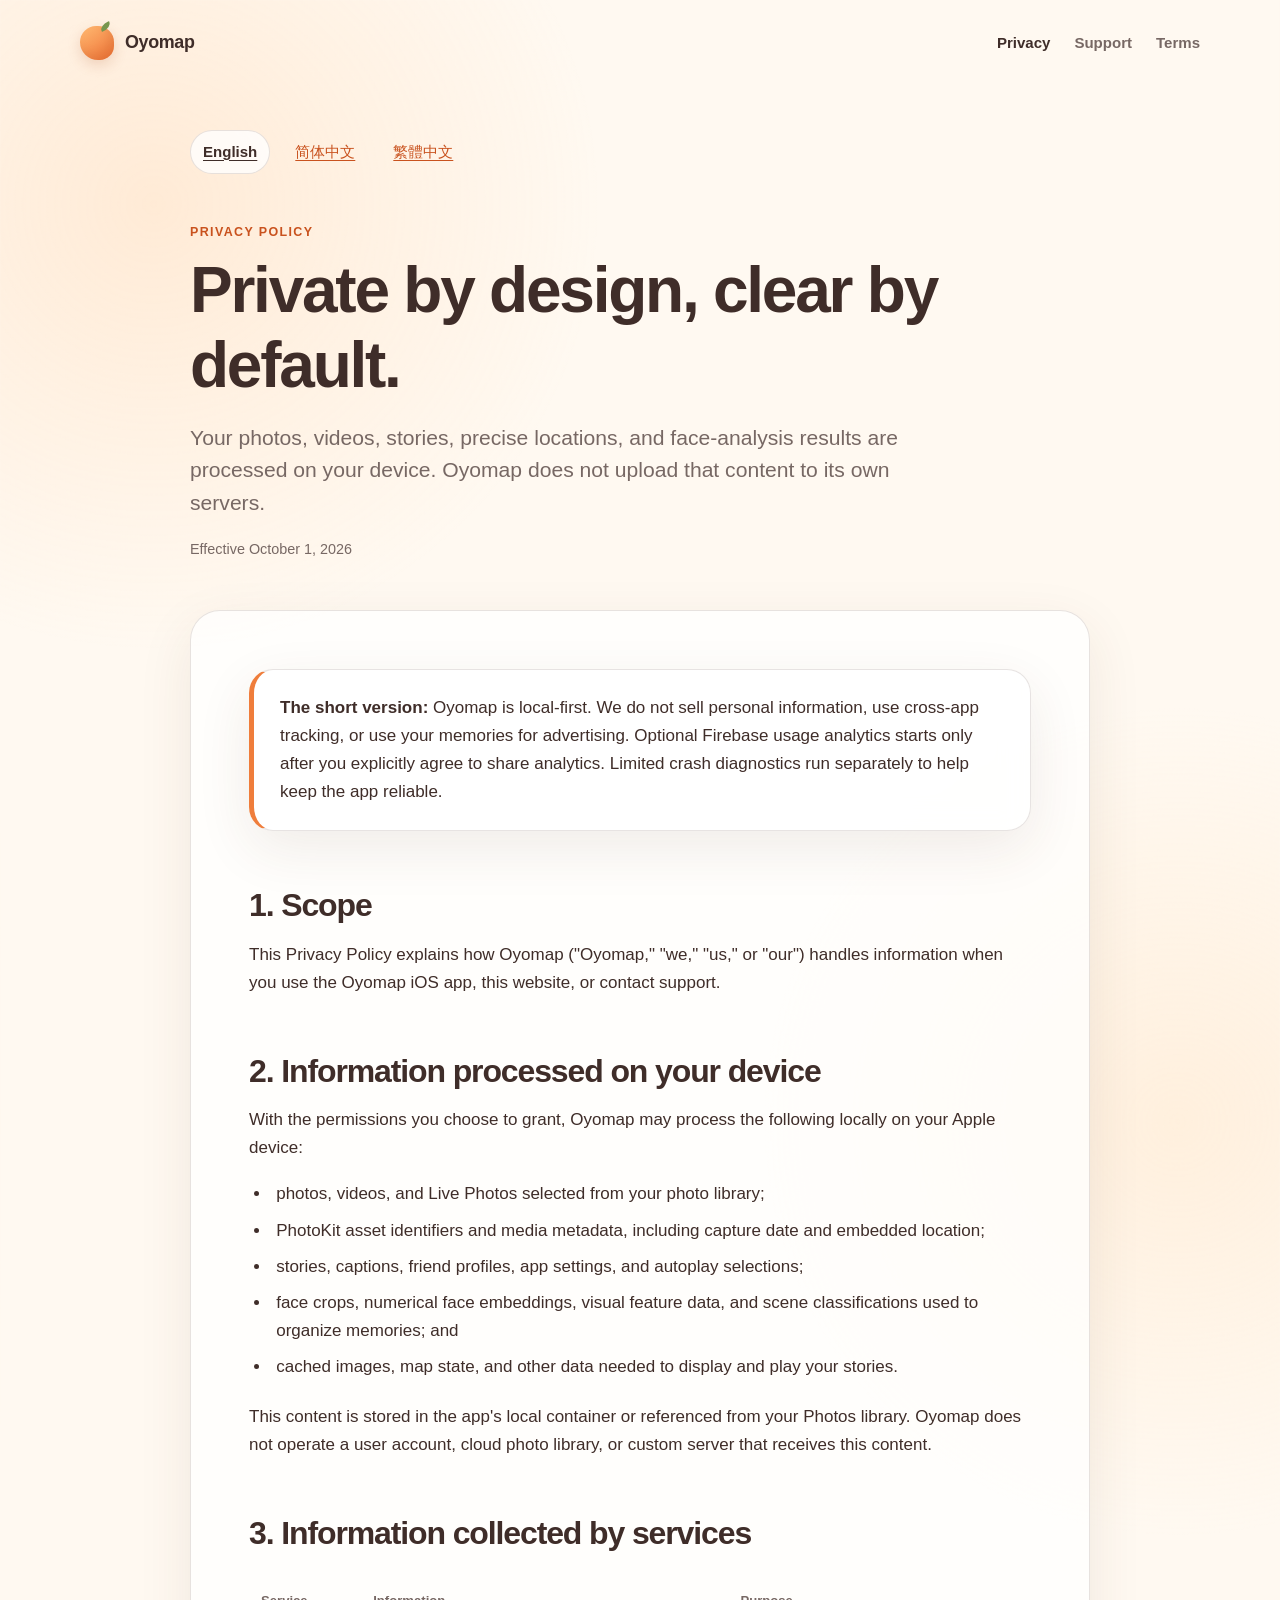
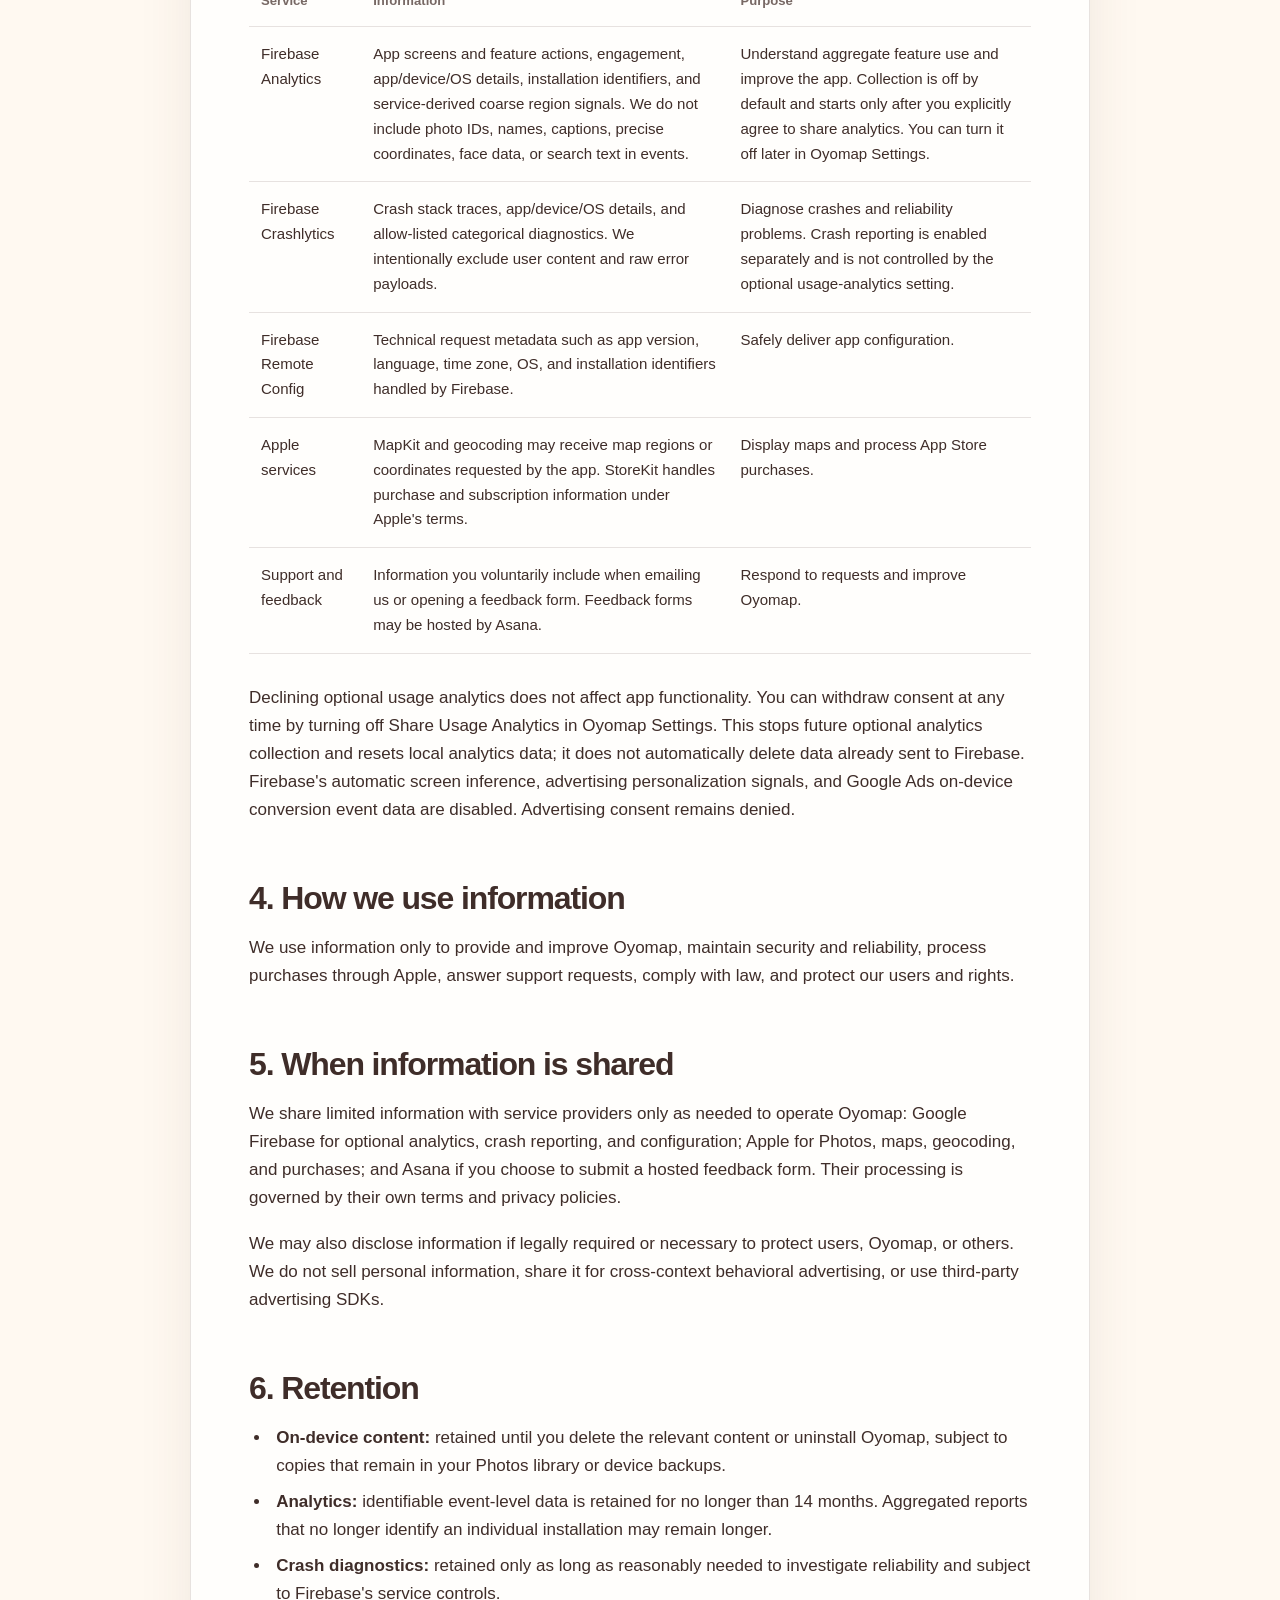
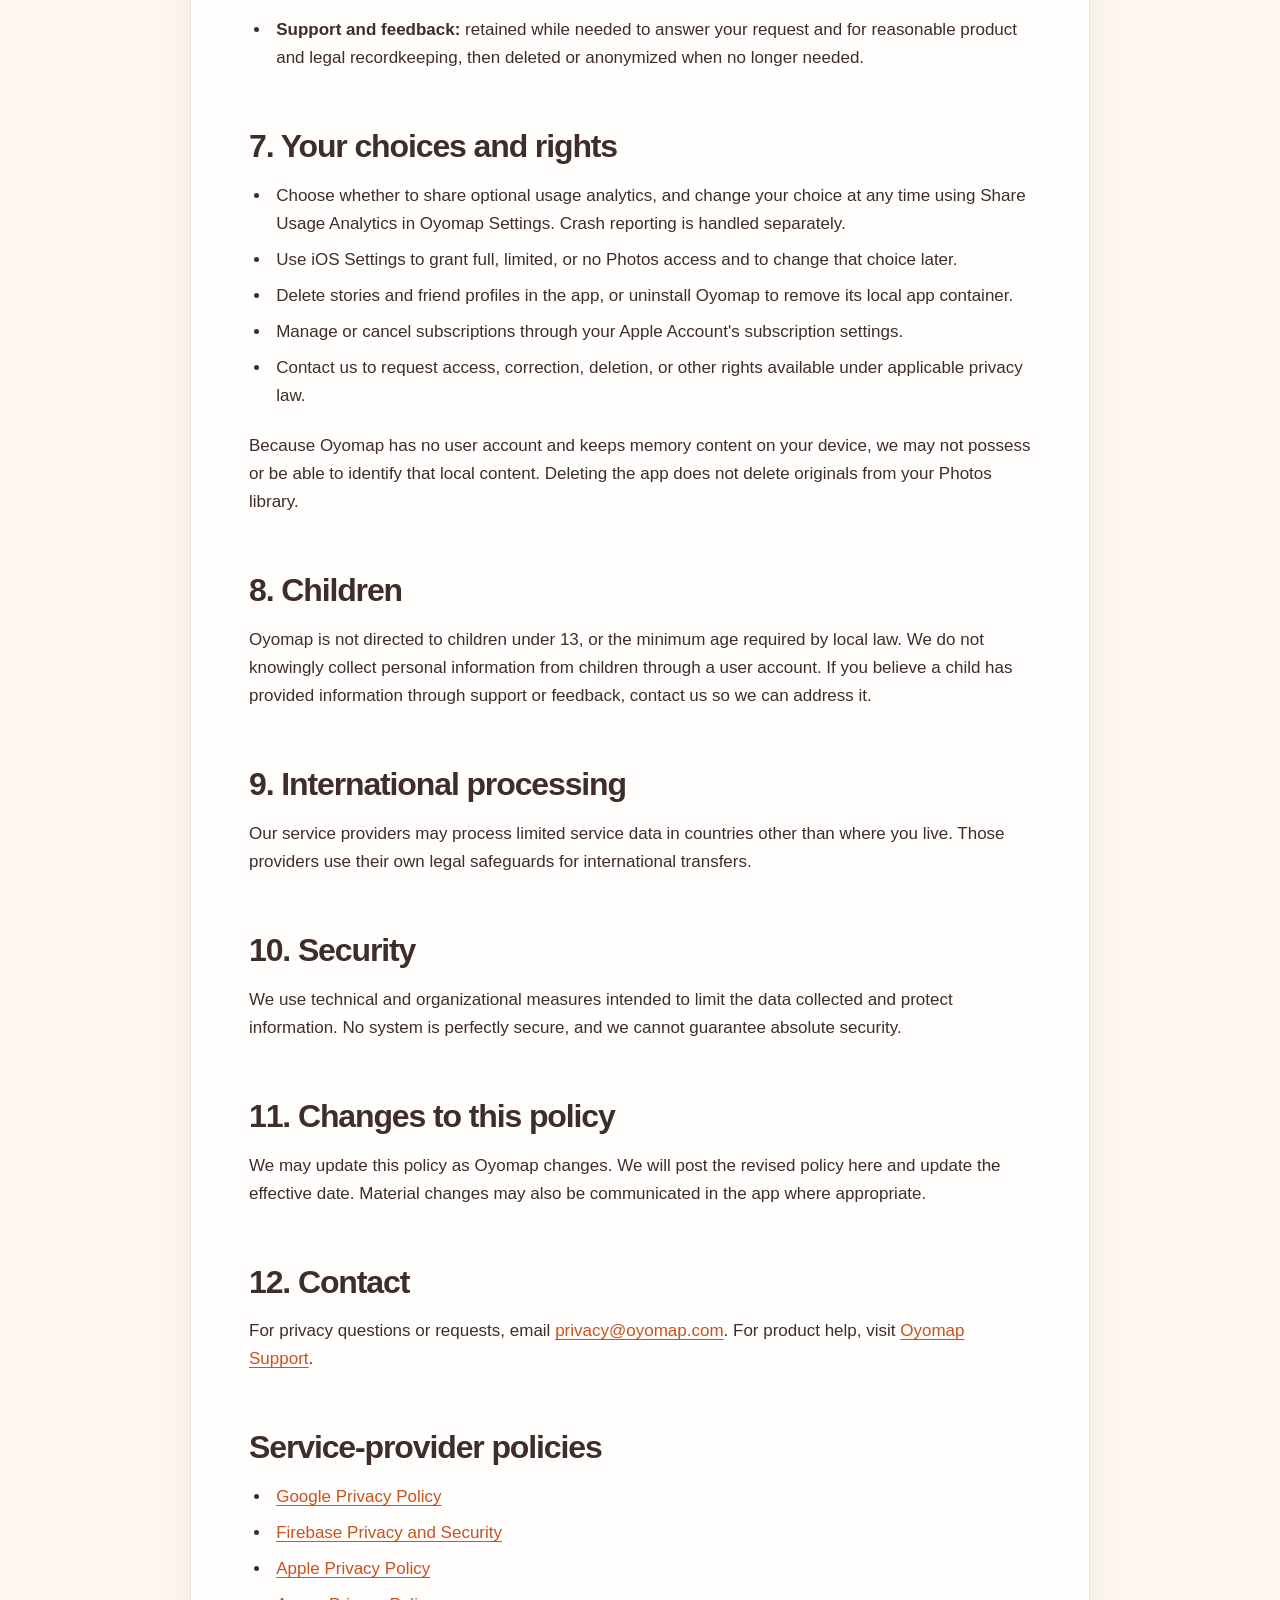
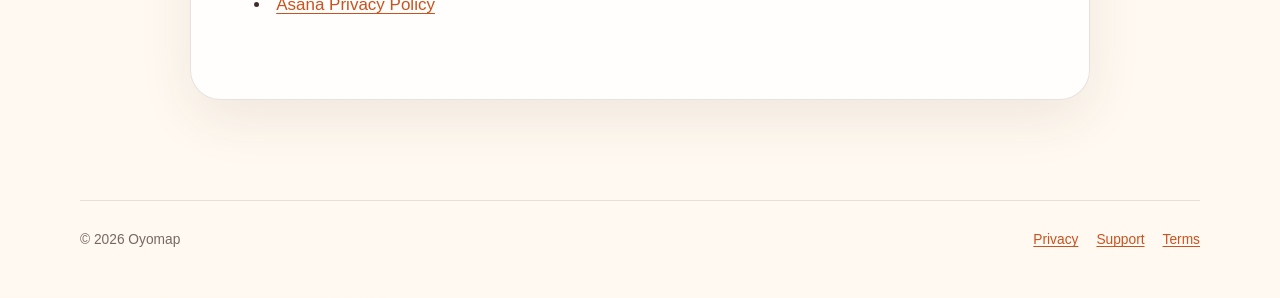
==== commit fe3debce: "Add Chinese privacy policies and clarify analytics consent" ====
--- a/privacy/index.html
+++ b/privacy/index.html
@@ -1,39 +1,152 @@
-<!doctype html>
+<!DOCTYPE html>
 <html lang="en">
 <head>
-  <meta charset="utf-8"><meta name="viewport" content="width=device-width, initial-scale=1">
-  <meta name="description" content="Privacy policy for the Oyomap iOS app."><meta name="theme-color" content="#fff8ef">
-  <title>Privacy Policy — Oyomap</title><link rel="canonical" href="https://www.oyomap.com/privacy/"><link rel="icon" type="image/svg+xml" href="data:image/svg+xml,%3Csvg xmlns='http://www.w3.org/2000/svg' viewBox='0 0 64 64'%3E%3Crect width='64' height='64' rx='18' fill='%23F47C48'/%3E%3Cpath d='M17 34c0-10 7-18 16-18 8 0 14 5 14 13 0 12-14 22-14 22S17 43 17 34Z' fill='%23FFF8EF'/%3E%3Ccircle cx='33' cy='29' r='6' fill='%23F47C48'/%3E%3C/svg%3E"><link rel="stylesheet" href="../assets/styles.css">
+  <meta charset="utf-8">
+  <meta name="viewport" content="width=device-width, initial-scale=1">
+  <meta name="description" content="Oyomap privacy policy.">
+  <title>Privacy Policy — Oyomap</title>
+  <link rel="canonical" href="https://www.oyomap.com/privacy/">
+  <link rel="alternate" hreflang="en" href="https://www.oyomap.com/privacy/">
+  <link rel="alternate" hreflang="zh-Hans" href="https://www.oyomap.com/privacy/zh-Hans/">
+  <link rel="alternate" hreflang="zh-Hant" href="https://www.oyomap.com/privacy/zh-Hant/">
+  <link rel="alternate" hreflang="x-default" href="https://www.oyomap.com/privacy/">
+  <link rel="stylesheet" href="../assets/styles.css">
 </head>
 <body>
-  <a class="skip-link" href="#main">Skip to content</a>
-  <header class="site-header"><a class="brand" href="../" aria-label="Oyomap home"><span class="brand-mark" aria-hidden="true"></span><span>Oyomap</span></a><nav class="site-nav" aria-label="Legal navigation"><a href="./" aria-current="page">Privacy</a><a href="../support/">Support</a><a href="../terms/">Terms</a></nav></header>
-  <main class="legal-page" id="main">
-    <section class="legal-hero"><p class="eyebrow">Privacy Policy</p><h1>Your memories belong to you.</h1><p class="lead">Oyomap is designed to keep the photos, places, and people in your stories private and on your device.</p><p class="meta">Effective September 15, 2026</p></section>
+  <header class="site-header">
+    <a class="brand" href="../" aria-label="Oyomap legal and support home">
+      <span class="brand-mark" aria-hidden="true"></span>
+      <span>Oyomap</span>
+    </a>
+    <nav class="site-nav" aria-label="Legal navigation">
+      <a href="./" aria-current="page">Privacy</a>
+      <a href="../support/">Support</a>
+      <a href="../terms/">Terms</a>
+    </nav>
+  </header>
+
+  <main class="legal-page">
+    <nav class="language-nav" aria-label="Policy language">
+      <a href="./" lang="en" hreflang="en" aria-current="page">English</a>
+      <a href="./zh-Hans/" lang="zh-Hans" hreflang="zh-Hans">简体中文</a>
+      <a href="./zh-Hant/" lang="zh-Hant" hreflang="zh-Hant">繁體中文</a>
+    </nav>
+    <section class="hero">
+      <p class="eyebrow">Privacy Policy</p>
+      <h1>Private by design, clear by default.</h1>
+      <p class="lead">Your photos, videos, stories, precise locations, and face-analysis results are processed on your device. Oyomap does not upload that content to its own servers.</p>
+      <p class="meta">Effective October 1, 2026</p>
+    </section>
+
     <article class="legal-body">
-      <div class="callout"><p><strong>The short version:</strong> Oyomap does not sell personal information, use cross-app tracking, or upload your photo library or face-analysis data to an Oyomap server. Optional product analytics begins only if you choose “Share Analytics.” Separate, limited crash diagnostics help us keep the app reliable.</p></div>
-      <h2>1. Scope</h2><p>This Privacy Policy explains how Oyomap ("Oyomap," "we," "us," or "our") handles information when you use the Oyomap iOS app, this website, or contact support.</p>
-      <h2>2. Information processed on your device</h2><p>With the permissions you choose to grant, Oyomap may process the following locally on your Apple device:</p><ul><li>photos, videos, and Live Photos selected from your photo library;</li><li>PhotoKit asset identifiers and media metadata, including capture date and embedded location;</li><li>stories, captions, friend profiles, app settings, mood selections, and playback choices;</li><li>face crops, numerical face embeddings, visual feature data, and scene classifications used to organize memories; and</li><li>cached images, map state, and other data needed to display, play, and export your stories.</li></ul><p>This content is stored in the app's local container or referenced from your Photos library. Oyomap does not operate a user account, cloud photo library, or custom server that receives this content.</p>
-      <h2>3. Information handled by services</h2>
-      <table class="data-table"><thead><tr><th>Service</th><th>Information</th><th>Purpose and choice</th></tr></thead><tbody>
-        <tr><td data-label="Service">Firebase Analytics</td><td data-label="Information">App screens and feature actions, engagement, app/device/OS details, installation identifiers, and service-derived coarse region signals. We do not include photo IDs, names, captions, precise coordinates, face data, or search text in analytics events.</td><td data-label="Purpose and choice">Understand aggregate feature use and improve Oyomap. On a clean install, collection remains off unless you explicitly choose “Share Analytics.” You may turn it off later in Oyomap Settings.</td></tr>
-        <tr><td data-label="Service">Firebase Crashlytics</td><td data-label="Information">Crash stack traces, app/device/OS details, and allow-listed categorical diagnostics. We intentionally exclude user content and raw error payloads.</td><td data-label="Purpose and choice">Diagnose crashes and reliability problems. Crash diagnostics are part of app functionality and are separate from the optional product-analytics choice.</td></tr>
-        <tr><td data-label="Service">Firebase Remote Config</td><td data-label="Information">Technical request metadata such as app version, language, time zone, OS, and installation identifiers handled by Firebase.</td><td data-label="Purpose and choice">Safely deliver app configuration.</td></tr>
-        <tr><td data-label="Service">Apple services</td><td data-label="Information">MapKit and geocoding may receive map regions or coordinates requested by the app. StoreKit handles purchase and subscription information under Apple's terms.</td><td data-label="Purpose and choice">Display maps and process App Store purchases.</td></tr>
-        <tr><td data-label="Service">Support</td><td data-label="Information">Information you voluntarily include when emailing us.</td><td data-label="Purpose and choice">Respond to your request. Please do not send original memories or sensitive identifiers unless we specifically request a safe diagnostic.</td></tr>
-      </tbody></table>
-      <p>Declining optional analytics does not affect Oyomap's core features. If you later turn analytics off, Oyomap stops future optional analytics collection and resets its local analytics state. This does not necessarily remove information already included in aggregate reports. Firebase's automatic screen inference, advertising personalization signals, and Google Ads on-device conversion event data are disabled.</p>
-      <h2>4. How we use information</h2><p>We use information only to provide and improve Oyomap, maintain security and reliability, process purchases through Apple, answer support requests, comply with law, and protect our users and rights.</p>
-      <h2>5. When information is shared</h2><p>We share limited service information only as needed to operate Oyomap: Google Firebase for optional analytics, crash reporting, and configuration, and Apple for Photos, maps, geocoding, and purchases. Their processing is governed by their own terms and privacy policies.</p><p>We may also disclose information if legally required or necessary to protect users, Oyomap, or others. We do not sell personal information, share it for cross-context behavioral advertising, or use third-party advertising SDKs.</p>
-      <h2>6. Retention</h2><ul><li><strong>On-device content:</strong> retained until you delete the relevant content or uninstall Oyomap, subject to copies that remain in your Photos library or device backups.</li><li><strong>Optional analytics:</strong> identifiable event-level data is retained for no longer than 14 months. Aggregated reports that no longer identify an individual installation may remain longer.</li><li><strong>Crash diagnostics:</strong> retained only as long as reasonably needed to investigate reliability and subject to Firebase's service controls.</li><li><strong>Support:</strong> retained while needed to answer your request and for reasonable product and legal recordkeeping, then deleted or anonymized when no longer needed.</li></ul>
-      <h2 id="choices">7. Your choices and rights</h2><ul><li>Choose whether to share optional analytics during setup, and change that choice later in Oyomap Settings.</li><li>Use iOS Settings to grant full, limited, or no Photos access and to change that choice later.</li><li>Delete stories and friend profiles in the app, or uninstall Oyomap to remove its local app container.</li><li>Manage or cancel subscriptions through your Apple Account's subscription settings.</li><li>Contact us to request access, correction, deletion, or other rights available under applicable privacy law.</li></ul><p>Because Oyomap has no user account and keeps memory content on your device, we may not possess or be able to identify that local content. Deleting the app does not delete originals from your Photos library.</p>
-      <h2>8. Children</h2><p>Oyomap is not directed to children under 13, or the minimum age required by local law. We do not knowingly collect personal information from children through a user account. If you believe a child has provided information through support, contact us so we can address it.</p>
-      <h2>9. International processing</h2><p>Our service providers may process limited service data in countries other than where you live. Those providers use their own legal safeguards for international transfers.</p>
-      <h2>10. Security</h2><p>We use technical and organizational measures intended to limit the data collected and protect information. No system is perfectly secure, and we cannot guarantee absolute security.</p>
-      <h2>11. Changes to this policy</h2><p>We may update this policy as Oyomap changes. We will post the revised policy here and update the effective date. Material changes may also be communicated in the app where appropriate.</p>
-      <h2>12. Contact</h2><p>For privacy questions or requests, email <a href="mailto:privacy@oyomap.com">privacy@oyomap.com</a>. For product help, visit <a href="../support/">Oyomap Support</a>.</p>
-      <h2>Service-provider policies</h2><ul><li><a href="https://policies.google.com/privacy">Google Privacy Policy</a></li><li><a href="https://firebase.google.com/support/privacy">Firebase Privacy and Security</a></li><li><a href="https://www.apple.com/legal/privacy/">Apple Privacy Policy</a></li></ul>
+      <div class="callout">
+        <p><strong>The short version:</strong> Oyomap is local-first. We do not sell personal information, use cross-app tracking, or use your memories for advertising. Optional Firebase usage analytics starts only after you explicitly agree to share analytics. Limited crash diagnostics run separately to help keep the app reliable.</p>
+      </div>
+
+      <h2>1. Scope</h2>
+      <p>This Privacy Policy explains how Oyomap ("Oyomap," "we," "us," or "our") handles information when you use the Oyomap iOS app, this website, or contact support.</p>
+
+      <h2>2. Information processed on your device</h2>
+      <p>With the permissions you choose to grant, Oyomap may process the following locally on your Apple device:</p>
+      <ul>
+        <li>photos, videos, and Live Photos selected from your photo library;</li>
+        <li>PhotoKit asset identifiers and media metadata, including capture date and embedded location;</li>
+        <li>stories, captions, friend profiles, app settings, and autoplay selections;</li>
+        <li>face crops, numerical face embeddings, visual feature data, and scene classifications used to organize memories; and</li>
+        <li>cached images, map state, and other data needed to display and play your stories.</li>
+      </ul>
+      <p>This content is stored in the app's local container or referenced from your Photos library. Oyomap does not operate a user account, cloud photo library, or custom server that receives this content.</p>
+
+      <h2>3. Information collected by services</h2>
+      <table class="data-table">
+        <thead>
+          <tr><th>Service</th><th>Information</th><th>Purpose</th></tr>
+        </thead>
+        <tbody>
+          <tr>
+            <td data-label="Service">Firebase Analytics</td>
+            <td data-label="Information">App screens and feature actions, engagement, app/device/OS details, installation identifiers, and service-derived coarse region signals. We do not include photo IDs, names, captions, precise coordinates, face data, or search text in events.</td>
+            <td data-label="Purpose">Understand aggregate feature use and improve the app. Collection is off by default and starts only after you explicitly agree to share analytics. You can turn it off later in Oyomap Settings.</td>
+          </tr>
+          <tr>
+            <td data-label="Service">Firebase Crashlytics</td>
+            <td data-label="Information">Crash stack traces, app/device/OS details, and allow-listed categorical diagnostics. We intentionally exclude user content and raw error payloads.</td>
+            <td data-label="Purpose">Diagnose crashes and reliability problems. Crash reporting is enabled separately and is not controlled by the optional usage-analytics setting.</td>
+          </tr>
+          <tr>
+            <td data-label="Service">Firebase Remote Config</td>
+            <td data-label="Information">Technical request metadata such as app version, language, time zone, OS, and installation identifiers handled by Firebase.</td>
+            <td data-label="Purpose">Safely deliver app configuration.</td>
+          </tr>
+          <tr>
+            <td data-label="Service">Apple services</td>
+            <td data-label="Information">MapKit and geocoding may receive map regions or coordinates requested by the app. StoreKit handles purchase and subscription information under Apple's terms.</td>
+            <td data-label="Purpose">Display maps and process App Store purchases.</td>
+          </tr>
+          <tr>
+            <td data-label="Service">Support and feedback</td>
+            <td data-label="Information">Information you voluntarily include when emailing us or opening a feedback form. Feedback forms may be hosted by Asana.</td>
+            <td data-label="Purpose">Respond to requests and improve Oyomap.</td>
+          </tr>
+        </tbody>
+      </table>
+      <p>Declining optional usage analytics does not affect app functionality. You can withdraw consent at any time by turning off Share Usage Analytics in Oyomap Settings. This stops future optional analytics collection and resets local analytics data; it does not automatically delete data already sent to Firebase. Firebase's automatic screen inference, advertising personalization signals, and Google Ads on-device conversion event data are disabled. Advertising consent remains denied.</p>
+
+      <h2>4. How we use information</h2>
+      <p>We use information only to provide and improve Oyomap, maintain security and reliability, process purchases through Apple, answer support requests, comply with law, and protect our users and rights.</p>
+
+      <h2>5. When information is shared</h2>
+      <p>We share limited information with service providers only as needed to operate Oyomap: Google Firebase for optional analytics, crash reporting, and configuration; Apple for Photos, maps, geocoding, and purchases; and Asana if you choose to submit a hosted feedback form. Their processing is governed by their own terms and privacy policies.</p>
+      <p>We may also disclose information if legally required or necessary to protect users, Oyomap, or others. We do not sell personal information, share it for cross-context behavioral advertising, or use third-party advertising SDKs.</p>
+
+      <h2>6. Retention</h2>
+      <ul>
+        <li><strong>On-device content:</strong> retained until you delete the relevant content or uninstall Oyomap, subject to copies that remain in your Photos library or device backups.</li>
+        <li><strong>Analytics:</strong> identifiable event-level data is retained for no longer than 14 months. Aggregated reports that no longer identify an individual installation may remain longer.</li>
+        <li><strong>Crash diagnostics:</strong> retained only as long as reasonably needed to investigate reliability and subject to Firebase's service controls.</li>
+        <li><strong>Support and feedback:</strong> retained while needed to answer your request and for reasonable product and legal recordkeeping, then deleted or anonymized when no longer needed.</li>
+      </ul>
+
+      <h2>7. Your choices and rights</h2>
+      <ul>
+        <li>Choose whether to share optional usage analytics, and change your choice at any time using Share Usage Analytics in Oyomap Settings. Crash reporting is handled separately.</li>
+        <li>Use iOS Settings to grant full, limited, or no Photos access and to change that choice later.</li>
+        <li>Delete stories and friend profiles in the app, or uninstall Oyomap to remove its local app container.</li>
+        <li>Manage or cancel subscriptions through your Apple Account's subscription settings.</li>
+        <li>Contact us to request access, correction, deletion, or other rights available under applicable privacy law.</li>
+      </ul>
+      <p>Because Oyomap has no user account and keeps memory content on your device, we may not possess or be able to identify that local content. Deleting the app does not delete originals from your Photos library.</p>
+
+      <h2>8. Children</h2>
+      <p>Oyomap is not directed to children under 13, or the minimum age required by local law. We do not knowingly collect personal information from children through a user account. If you believe a child has provided information through support or feedback, contact us so we can address it.</p>
+
+      <h2>9. International processing</h2>
+      <p>Our service providers may process limited service data in countries other than where you live. Those providers use their own legal safeguards for international transfers.</p>
+
+      <h2>10. Security</h2>
+      <p>We use technical and organizational measures intended to limit the data collected and protect information. No system is perfectly secure, and we cannot guarantee absolute security.</p>
+
+      <h2>11. Changes to this policy</h2>
+      <p>We may update this policy as Oyomap changes. We will post the revised policy here and update the effective date. Material changes may also be communicated in the app where appropriate.</p>
+
+      <h2>12. Contact</h2>
+      <p>For privacy questions or requests, email <a href="mailto:privacy@oyomap.com">privacy@oyomap.com</a>. For product help, visit <a href="../support/">Oyomap Support</a>.</p>
+
+      <h2>Service-provider policies</h2>
+      <ul>
+        <li><a href="https://policies.google.com/privacy">Google Privacy Policy</a></li>
+        <li><a href="https://firebase.google.com/support/privacy">Firebase Privacy and Security</a></li>
+        <li><a href="https://www.apple.com/legal/privacy/">Apple Privacy Policy</a></li>
+        <li><a href="https://asana.com/terms#privacy-policy">Asana Privacy Policy</a></li>
+      </ul>
     </article>
   </main>
-  <footer class="site-footer"><a class="brand small" href="../"><span class="brand-mark"></span><span>Oyomap</span></a><p>Private, cinematic memories.</p><nav class="footer-links"><a href="./">Privacy</a><a href="../support/">Support</a><a href="../terms/">Terms</a></nav><span>© 2026 Oyomap</span></footer>
-</body></html>
+
+  <footer class="site-footer">
+    <span>© 2026 Oyomap</span>
+    <nav class="footer-links" aria-label="Footer navigation">
+      <a href="./">Privacy</a><a href="../support/">Support</a><a href="../terms/">Terms</a>
+    </nav>
+  </footer>
+</body>
+</html>
--- a/assets/styles.css
+++ b/assets/styles.css
@@ -1,21 +1,349 @@
-:root{--cream:#fff8ef;--paper:#fffdf8;--ink:#4e382f;--muted:#806c63;--orange:#f47c48;--orange-deep:#d96031;--sage:#7f9c7d;--sage-pale:#dce7d8;--line:rgba(78,56,47,.13);--night:#17343c;--shadow:0 24px 70px rgba(70,45,31,.14);--radius:28px}
-*{box-sizing:border-box}html{scroll-behavior:smooth}body{margin:0;background:var(--cream);color:var(--ink);font-family:-apple-system,BlinkMacSystemFont,"SF Pro Display","Helvetica Neue",sans-serif;-webkit-font-smoothing:antialiased}a{color:inherit}img{display:block;width:100%}.skip-link{position:absolute;left:-999px;top:8px;background:var(--ink);color:#fff;padding:10px 14px;z-index:99}.skip-link:focus{left:8px}.site-header{height:82px;max-width:1240px;margin:auto;padding:0 28px;display:flex;align-items:center;gap:28px}.brand{display:inline-flex;align-items:center;gap:10px;text-decoration:none;font-weight:760;font-size:20px;letter-spacing:-.03em}.brand-mark{width:30px;height:30px;border-radius:10px 14px 13px 14px;background:var(--orange);position:relative;display:inline-block}.brand-mark:before{content:"";position:absolute;width:11px;height:7px;border-radius:100% 0 100% 0;background:var(--sage);right:0;top:-3px;transform:rotate(-18deg)}.site-nav{display:flex;gap:27px;margin-left:auto}.site-nav a,.footer-links a{text-decoration:none;color:var(--muted);font-size:14px}.site-nav a:hover,.footer-links a:hover{color:var(--ink)}.nav-cta{font-size:13px;text-decoration:none;border:1px solid var(--line);padding:10px 15px;border-radius:999px;background:rgba(255,255,255,.45)}
-.home-hero{max-width:1240px;margin:auto;min-height:760px;padding:60px 28px 90px;display:grid;grid-template-columns:.88fr 1.12fr;align-items:center;gap:42px}.eyebrow,.section-kicker{text-transform:uppercase;letter-spacing:.18em;font-size:11px;font-weight:800;color:var(--orange-deep);margin:0 0 22px}.home-hero h1{font-family:Iowan Old Style,Baskerville,Georgia,serif;font-size:clamp(58px,6.6vw,96px);line-height:.91;letter-spacing:-.065em;margin:0 0 28px;font-weight:500}.lead{max-width:560px;font-size:19px;line-height:1.58;color:var(--muted);margin:0}.hero-actions{display:flex;align-items:center;gap:24px;margin-top:34px}.button{display:inline-flex;justify-content:center;align-items:center;text-decoration:none;border-radius:999px;padding:15px 22px;font-size:14px;font-weight:700}.button.primary{background:var(--ink);color:#fff;box-shadow:0 10px 28px rgba(78,56,47,.18)}.button.muted{background:rgba(78,56,47,.1);color:var(--ink)}.text-link{font-weight:700;text-decoration:none;font-size:14px}.trust-line{font-size:12px;color:var(--muted);margin-top:24px}.trust-line span{color:var(--sage);margin-right:5px}
-.memory-stage{height:650px;position:relative;isolation:isolate}.globe{position:absolute;width:540px;height:540px;left:50%;top:52%;transform:translate(-50%,-50%);z-index:-1}.journey-path{animation:dash 16s linear infinite}.map-orbit{position:absolute;border:1px solid rgba(78,56,47,.14);border-radius:50%;left:50%;top:52%;transform:translate(-50%,-50%) rotate(-16deg)}.orbit-one{width:610px;height:250px}.orbit-two{width:460px;height:630px;transform:translate(-50%,-50%) rotate(63deg)}.photo-card{margin:0;position:absolute;background:var(--paper);padding:10px;border-radius:5px;box-shadow:var(--shadow);transform:rotate(-5deg)}.photo-card img{height:330px;object-fit:cover;object-position:67% center;border-radius:2px}.photo-card figcaption{padding:13px 6px 8px;display:flex;justify-content:space-between;align-items:end}.photo-card figcaption span{font-family:Iowan Old Style,Georgia,serif;font-size:23px}.photo-card figcaption small{font-size:9px;letter-spacing:.08em;color:var(--muted);text-transform:uppercase}.main-photo{width:315px;right:4%;top:10%;animation:float 8s ease-in-out infinite}.mini-photo{width:182px;left:4%;bottom:10%;transform:rotate(7deg);animation:float-small 9s ease-in-out infinite}.mini-sky{height:190px;background:linear-gradient(180deg,#859fa3,#f4c39a 55%,#4b645b);border-radius:2px;position:relative;overflow:hidden}.mini-sky:after{content:"";position:absolute;left:-20%;right:-20%;bottom:-24%;height:58%;background:#314f47;transform:rotate(-8deg);border-radius:50%}.mini-photo figcaption{display:block}.mini-photo figcaption span{font-size:15px}.mini-photo figcaption small{display:block;margin-top:4px}.place-pill{position:absolute;left:17%;top:18%;background:rgba(255,253,248,.92);backdrop-filter:blur(12px);border:1px solid rgba(255,255,255,.7);padding:12px 16px;border-radius:999px;font-size:12px;font-weight:700;box-shadow:0 10px 30px rgba(26,47,51,.18)}.pin-dot{display:inline-block;width:8px;height:8px;border-radius:50%;background:var(--orange);margin-right:6px}
-.intro{padding:120px 28px 140px;max-width:1160px;margin:auto;text-align:center}.intro h2,.film-copy h2,.people-copy h2,.privacy-section h2,.download-section h2{font-family:Iowan Old Style,Baskerville,Georgia,serif;font-weight:500;letter-spacing:-.045em;line-height:1.02;margin:0;font-size:clamp(44px,5.3vw,72px)}.intro h2 em{font-weight:500;color:var(--orange-deep)}.section-lead{font-size:18px;line-height:1.6;color:var(--muted);max-width:580px;margin:26px auto 0}.steps{display:grid;grid-template-columns:repeat(3,1fr);gap:20px;margin-top:70px;text-align:left}.steps article{padding:30px;border-top:1px solid var(--line)}.steps article>span{font-size:11px;color:var(--orange-deep);font-weight:800;letter-spacing:.12em}.steps h3{font-family:Iowan Old Style,Georgia,serif;font-size:24px;font-weight:500;margin:30px 0 10px}.steps p{color:var(--muted);line-height:1.6;font-size:15px}
-.film-section{background:var(--night);color:#fff;padding:100px max(28px,calc((100vw - 1184px)/2));display:grid;grid-template-columns:1.1fr .9fr;gap:80px;align-items:center}.film-frame{aspect-ratio:4/3;position:relative;border-radius:32px;overflow:hidden;background:#284c55;box-shadow:0 35px 80px rgba(0,0,0,.32)}.film-map{position:absolute;inset:0;background:radial-gradient(circle at 70% 20%,rgba(142,166,132,.5),transparent 30%),linear-gradient(135deg,#203d45,#335961)}.film-map:before,.film-map:after{content:"";position:absolute;border:1px solid rgba(255,255,255,.1);width:130%;height:60%;left:-15%;border-radius:50%;transform:rotate(-10deg)}.film-map:after{transform:rotate(55deg);height:130%;top:-20%}.route-line{position:absolute;width:52%;height:45%;left:12%;top:29%;border-top:3px dashed #f6c393;border-radius:50%;transform:rotate(-20deg)}.map-label{position:absolute;font-size:8px;letter-spacing:.15em;color:rgba(255,255,255,.6)}.map-label.one{left:10%;bottom:20%}.map-label.two{left:43%;top:27%}.map-label.three{right:11%;top:15%}.film-memory{position:absolute;width:48%;right:7%;top:9%;background:#fff;padding:8px 8px 15px;transform:rotate(3deg);box-shadow:0 18px 50px rgba(0,0,0,.28)}.film-memory img{height:260px;object-fit:cover;object-position:67% center}.film-caption{color:var(--ink);font-family:Iowan Old Style,Georgia,serif;font-size:15px;padding:12px 5px 0}.play-button{position:absolute;left:46%;top:54%;width:60px;height:60px;border-radius:50%;display:grid;place-items:center;background:var(--orange);box-shadow:0 12px 30px rgba(0,0,0,.3);padding-left:4px}.film-copy .section-kicker{color:#f4a77e}.film-copy h2{font-size:clamp(40px,4.5vw,62px)}.film-copy>p:not(.section-kicker){color:rgba(255,255,255,.7);line-height:1.7;font-size:17px}.film-copy ul{list-style:none;padding:0;margin-top:30px}.film-copy li{padding:13px 0;border-bottom:1px solid rgba(255,255,255,.12);font-size:14px}.film-copy li:before{content:"✓";color:#a8c5a4;margin-right:10px}
-.people-section{max-width:1120px;margin:auto;padding:150px 28px;display:grid;grid-template-columns:1fr 440px;gap:100px;align-items:center}.people-copy>p:not(.section-kicker){font-size:18px;line-height:1.7;color:var(--muted);max-width:520px}.passport-card{position:relative;background:#e9eee2;border:1px solid rgba(82,105,76,.14);border-radius:30px;padding:28px;min-height:470px;box-shadow:var(--shadow);transform:rotate(2deg);overflow:hidden}.passport-card:before{content:"";position:absolute;width:260px;height:260px;border:1px solid rgba(72,98,72,.1);border-radius:50%;right:-70px;bottom:-60px;box-shadow:0 0 0 30px rgba(72,98,72,.035),0 0 0 60px rgba(72,98,72,.025)}.passport-top{display:flex;justify-content:space-between;font-size:9px;letter-spacing:.15em;color:#62755e}.portrait-pair{display:flex;margin:70px 0 28px}.portrait{width:150px;height:178px;border:8px solid var(--paper);box-shadow:0 10px 30px rgba(62,78,57,.18);background:linear-gradient(160deg,#deb68f 0 42%,#738272 42%)}.portrait-a{transform:rotate(-7deg);margin-left:27px}.portrait-b{transform:rotate(8deg);margin-left:-18px;background:linear-gradient(155deg,#718985 0 44%,#e7bf9e 44%)}.passport-card h3{font-family:Iowan Old Style,Georgia,serif;font-size:34px;margin:0}.passport-card p{color:#62755e}.stamp{position:absolute;right:30px;bottom:32px;width:86px;height:86px;border:2px solid rgba(217,96,49,.5);border-radius:50%;display:grid;place-content:center;text-align:center;color:var(--orange-deep);font-size:9px;letter-spacing:.11em;transform:rotate(-10deg)}.stamp strong{font-size:24px;letter-spacing:0;font-family:Iowan Old Style,Georgia,serif}
-.privacy-section{margin:0 auto 140px;max-width:1120px;padding:70px;border-radius:40px;background:var(--paper);display:grid;grid-template-columns:220px 1fr;gap:65px;align-items:center;border:1px solid rgba(78,56,47,.08)}.privacy-symbol{width:180px;height:180px;border-radius:50%;background:var(--sage-pale);display:grid;place-items:center;position:relative}.privacy-symbol:before{content:"";width:75px;height:92px;border:5px solid var(--sage);border-radius:40px 40px 30px 30px;clip-path:polygon(0 18%,100% 0,100% 100%,0 100%);transform:rotate(8deg)}.privacy-symbol span{position:absolute;width:32px;height:32px;border:4px solid var(--orange);border-radius:50%;top:63px;left:75px}.privacy-section h2{font-size:clamp(42px,4vw,60px)}.privacy-section p:not(.section-kicker){color:var(--muted);line-height:1.7;font-size:17px;max-width:670px}.privacy-section .text-link{display:inline-block;margin-top:10px;color:var(--orange-deep)}
-.download-section{text-align:center;padding:130px 28px 150px;background:linear-gradient(180deg,transparent,#f4e8d8)}.download-section h2{font-size:clamp(48px,6vw,80px)}.download-section>p:not(.section-kicker){color:var(--muted);margin:26px 0}.site-footer{max-width:1180px;margin:auto;padding:45px 28px;display:grid;grid-template-columns:auto 1fr auto auto;gap:30px;align-items:center;border-top:1px solid var(--line);font-size:12px;color:var(--muted)}.brand.small{font-size:16px;color:var(--ink)}.brand.small .brand-mark{width:24px;height:24px;border-radius:8px}.footer-links{display:flex;gap:20px}.site-footer>span{white-space:nowrap}
-.legal-page{max-width:940px;margin:auto;padding:55px 28px 110px}.legal-hero{padding:45px 0 55px;border-bottom:1px solid var(--line)}.legal-hero h1{font-family:Iowan Old Style,Georgia,serif;font-size:clamp(44px,7vw,70px);font-weight:500;line-height:1;letter-spacing:-.05em;margin:0 0 20px}.legal-hero .lead{font-size:17px}.meta{font-size:12px;color:var(--muted);margin-top:20px}.legal-body{padding:45px 0;max-width:780px}.legal-body h2{font-family:Iowan Old Style,Georgia,serif;font-weight:500;font-size:27px;margin:46px 0 12px}.legal-body h3{font-size:17px;margin:30px 0 8px}.legal-body p,.legal-body li{font-size:15px;line-height:1.72;color:#655249}.legal-body li{margin:7px 0}.callout{background:var(--paper);border:1px solid var(--line);border-radius:18px;padding:18px 22px;margin-bottom:36px}.callout p{margin:0}.data-table{width:100%;border-collapse:collapse;margin:25px 0;font-size:13px}.data-table th,.data-table td{text-align:left;vertical-align:top;padding:14px;border-bottom:1px solid var(--line);line-height:1.5}.data-table th{font-size:10px;text-transform:uppercase;letter-spacing:.1em;color:var(--muted)}details{border-bottom:1px solid var(--line);padding:17px 0}summary{font-weight:700;cursor:pointer}details p{padding-right:20px}.legal-page .button{margin-top:20px;background:var(--ink);color:#fff}
-@keyframes float{0%,100%{transform:rotate(-5deg) translateY(0)}50%{transform:rotate(-3deg) translateY(-13px)}}@keyframes float-small{0%,100%{transform:rotate(7deg) translateY(0)}50%{transform:rotate(9deg) translateY(-10px)}}@keyframes dash{to{stroke-dashoffset:-200}}
-@media(max-width:900px){.site-nav{display:none}.site-header{height:70px}.nav-cta{margin-left:auto}.home-hero{grid-template-columns:1fr;padding-top:70px;overflow:hidden}.hero-copy{text-align:center}.lead{margin-inline:auto}.hero-actions{justify-content:center}.memory-stage{height:600px;margin-top:10px}.film-section,.people-section{grid-template-columns:1fr}.film-section{gap:55px}.people-section{gap:60px}.people-copy{text-align:center}.passport-card{max-width:440px;width:100%;margin:auto}.privacy-section{grid-template-columns:1fr;text-align:center;margin-inline:20px}.privacy-symbol{margin:auto}.site-footer{grid-template-columns:1fr 1fr}.site-footer p{display:none}}
-@media(max-width:620px){.site-header{padding-inline:18px}.home-hero{padding:52px 18px 80px}.home-hero h1{font-size:56px}.hero-actions{flex-direction:column;gap:18px}.memory-stage{height:470px;width:560px;left:50%;transform:translateX(-50%) scale(.86)}.globe{width:430px;height:430px}.main-photo{width:250px;right:9%;top:12%}.photo-card img{height:260px}.mini-photo{width:145px;left:10%}.mini-sky{height:145px}.orbit-one{width:490px}.orbit-two{height:500px}.intro{padding:95px 20px}.steps{grid-template-columns:1fr;margin-top:50px}.steps article{padding:24px 6px}.film-section{padding:85px 20px}.film-frame{aspect-ratio:3/4}.film-memory{width:62%;right:4%;top:13%}.film-memory img{height:245px}.people-section{padding:100px 20px}.passport-card{min-height:430px;padding:22px}.privacy-section{padding:48px 24px;gap:35px}.privacy-symbol{width:140px;height:140px;transform:scale(.8)}.download-section{padding:100px 20px}.site-footer{padding:35px 20px;grid-template-columns:1fr auto}.footer-links{grid-column:1/-1;grid-row:1}.site-footer .brand{grid-column:1}.legal-page{padding-inline:20px}.data-table thead{display:none}.data-table,.data-table tbody,.data-table tr,.data-table td{display:block}.data-table tr{padding:12px 0;border-bottom:1px solid var(--line)}.data-table td{border:0;padding:5px 0}.data-table td:before{content:attr(data-label);display:block;font-size:9px;text-transform:uppercase;letter-spacing:.1em;color:var(--muted)}}
-@media(prefers-reduced-motion:reduce){html{scroll-behavior:auto}.journey-path,.main-photo,.mini-photo{animation:none}}
-@media(prefers-color-scheme:dark){:root{--cream:#1d1b18;--paper:#27231f;--ink:#f2e8dd;--muted:#b9aaa0;--line:rgba(255,255,255,.12);--sage-pale:#2f3d30;--shadow:0 24px 70px rgba(0,0,0,.3)}.passport-card{background:#283127}.button.primary{background:#f2e8dd;color:#2d231e}.privacy-section{background:#25221f}.download-section{background:linear-gradient(180deg,transparent,#2a241e)}}
-.download-section h1{font-family:Iowan Old Style,Baskerville,Georgia,serif;font-weight:500;letter-spacing:-.045em;line-height:1.02;margin:0;font-size:clamp(48px,6vw,80px)}
-
-/* Mobile containment: fixed-size hero art must never define the page width. */
-html,body{max-width:100%;overflow-x:clip}.home-hero{width:100%;grid-template-columns:minmax(0,.88fr) minmax(0,1.12fr)}.home-hero>*{min-width:0}
-@media(max-width:900px){.home-hero{grid-template-columns:minmax(0,1fr)}.hero-copy{width:100%;max-width:680px;margin-inline:auto}}
-@media(max-width:620px){.site-header{padding-inline:20px}.brand{font-size:18px}.nav-cta{font-size:12px;padding:9px 13px}.home-hero{padding:46px 20px 76px}.home-hero h1{font-size:clamp(45px,13vw,56px);line-height:.94;letter-spacing:-.055em}.home-hero .lead{font-size:17px;line-height:1.52}.hero-actions{width:100%;margin-top:28px;gap:17px}.hero-actions .button{width:100%;max-width:330px;white-space:normal;text-align:center;line-height:1.25}.trust-line{max-width:310px;margin:22px auto 0;line-height:1.45}.memory-stage{width:100%;max-width:100%;height:450px;left:auto;transform:none}.globe{width:410px;height:410px}.orbit-one{width:450px}.orbit-two{width:390px;height:470px}.main-photo{width:230px;right:0}.photo-card img{height:238px}.mini-photo{width:132px;left:0}.mini-sky{height:132px}.place-pill{left:2%;top:20%;font-size:10px;padding:10px 12px}}
+:root {
+  color-scheme: light dark;
+  --paper: #fff9f1;
+  --paper-deep: #f8eee2;
+  --card: rgba(255, 255, 255, 0.78);
+  --ink: #3f2d29;
+  --muted: #776864;
+  --line: rgba(88, 58, 49, 0.14);
+  --accent: #ef7d3b;
+  --accent-deep: #c9521e;
+  --shadow: 0 18px 55px rgba(93, 54, 35, 0.09);
+  --radius: 24px;
+  font-family: -apple-system, BlinkMacSystemFont, "SF Pro Text", "Segoe UI", sans-serif;
+  font-synthesis: none;
+}
+
+* { box-sizing: border-box; }
+
+html {
+  background: var(--paper);
+  scroll-behavior: smooth;
+}
+
+body {
+  min-height: 100vh;
+  margin: 0;
+  color: var(--ink);
+  background:
+    radial-gradient(circle at 12% 4%, rgba(255, 183, 117, 0.22), transparent 28rem),
+    radial-gradient(circle at 92% 22%, rgba(255, 215, 170, 0.28), transparent 26rem),
+    var(--paper);
+  font-size: 17px;
+  line-height: 1.65;
+}
+
+a {
+  color: var(--accent-deep);
+  text-decoration-thickness: 0.08em;
+  text-underline-offset: 0.18em;
+}
+
+a:hover { color: var(--accent); }
+a:focus-visible, summary:focus-visible {
+  outline: 3px solid rgba(239, 125, 59, 0.38);
+  outline-offset: 4px;
+  border-radius: 8px;
+}
+
+.site-header {
+  width: min(1120px, calc(100% - 40px));
+  margin: 0 auto;
+  padding: 26px 0;
+  display: flex;
+  align-items: center;
+  justify-content: space-between;
+  gap: 24px;
+}
+
+.brand {
+  display: inline-flex;
+  align-items: center;
+  gap: 11px;
+  color: var(--ink);
+  font-size: 1.12rem;
+  font-weight: 760;
+  text-decoration: none;
+  letter-spacing: -0.02em;
+}
+
+.brand-mark {
+  width: 34px;
+  height: 34px;
+  border-radius: 50% 50% 44% 56%;
+  background: linear-gradient(145deg, #ffba72, #ef7135);
+  box-shadow: inset -5px -6px 10px rgba(151, 66, 25, 0.13), 0 5px 14px rgba(176, 87, 38, 0.2);
+  position: relative;
+}
+
+.brand-mark::before {
+  content: "";
+  position: absolute;
+  width: 11px;
+  height: 7px;
+  top: -3px;
+  right: 3px;
+  border-radius: 90% 10% 90% 10%;
+  background: #78964d;
+  transform: rotate(-24deg);
+}
+
+.site-nav {
+  display: flex;
+  align-items: center;
+  gap: 24px;
+  font-size: 0.94rem;
+}
+
+.site-nav a {
+  color: var(--muted);
+  text-decoration: none;
+  font-weight: 620;
+}
+
+.site-nav a[aria-current="page"], .site-nav a:hover { color: var(--ink); }
+
+.language-nav {
+  display: flex;
+  flex-wrap: wrap;
+  gap: 6px 12px;
+  font-size: 0.94rem;
+}
+
+.language-nav a {
+  display: inline-flex;
+  align-items: center;
+  min-height: 44px;
+  padding: 6px 12px;
+  border: 1px solid transparent;
+  border-radius: 999px;
+}
+
+.language-nav a[aria-current="page"] {
+  color: var(--ink);
+  border-color: var(--line);
+  background: var(--card);
+  font-weight: 700;
+}
+
+.legal-page:lang(zh) { line-height: 1.8; }
+.legal-page:lang(zh) h1, .legal-page:lang(zh) h2 { letter-spacing: 0; line-height: 1.4; }
+.legal-page:lang(zh) h1 .title-phrase { display: inline-block; white-space: nowrap; }
+.legal-page:lang(zh) .eyebrow { letter-spacing: 0.04em; }
+
+main {
+  width: min(900px, calc(100% - 40px));
+  margin: 44px auto 100px;
+}
+
+.hero {
+  max-width: 760px;
+  padding: 48px 0 30px;
+}
+
+.eyebrow {
+  margin: 0 0 10px;
+  color: var(--accent-deep);
+  font-size: 0.78rem;
+  font-weight: 760;
+  letter-spacing: 0.11em;
+  text-transform: uppercase;
+}
+
+h1, h2, h3 {
+  color: var(--ink);
+  line-height: 1.18;
+  letter-spacing: -0.035em;
+}
+
+h1 {
+  margin: 0 0 18px;
+  font-size: clamp(2.35rem, 7vw, 4.8rem);
+  font-weight: 790;
+}
+
+.legal-page h1 { font-size: clamp(2.25rem, 6vw, 4rem); }
+
+h2 {
+  margin: 56px 0 16px;
+  font-size: clamp(1.45rem, 4vw, 2rem);
+}
+
+h3 {
+  margin: 28px 0 8px;
+  font-size: 1.12rem;
+}
+
+p { margin: 0 0 18px; }
+
+.lead {
+  max-width: 720px;
+  color: var(--muted);
+  font-size: clamp(1.1rem, 2vw, 1.32rem);
+  line-height: 1.55;
+}
+
+.meta {
+  color: var(--muted);
+  font-size: 0.9rem;
+}
+
+.cards {
+  display: grid;
+  grid-template-columns: repeat(3, 1fr);
+  gap: 18px;
+  margin-top: 34px;
+}
+
+.card, .callout {
+  border: 1px solid var(--line);
+  border-radius: var(--radius);
+  background: var(--card);
+  box-shadow: var(--shadow);
+  backdrop-filter: blur(14px);
+  -webkit-backdrop-filter: blur(14px);
+}
+
+.card {
+  min-height: 245px;
+  padding: 28px;
+  display: flex;
+  flex-direction: column;
+}
+
+.card .icon {
+  width: 42px;
+  height: 42px;
+  margin-bottom: 24px;
+  border-radius: 14px;
+  display: grid;
+  place-items: center;
+  color: var(--accent-deep);
+  background: #fff0e2;
+  font-weight: 760;
+}
+
+.card h2 { margin: 0 0 10px; font-size: 1.35rem; }
+.card p { color: var(--muted); font-size: 0.96rem; }
+.card a { margin-top: auto; font-weight: 700; }
+
+.legal-body {
+  padding: 32px clamp(22px, 5vw, 58px) 58px;
+  border: 1px solid var(--line);
+  border-radius: 30px;
+  background: rgba(255, 255, 255, 0.74);
+  box-shadow: var(--shadow);
+}
+
+.legal-body ul, .legal-body ol {
+  margin: 12px 0 22px;
+  padding-left: 1.3em;
+}
+
+.legal-body li { margin: 8px 0; padding-left: 0.3em; }
+
+.callout {
+  margin: 26px 0;
+  padding: 24px 26px;
+  border-left: 5px solid var(--accent);
+}
+
+.callout p:last-child { margin-bottom: 0; }
+
+.data-table {
+  width: 100%;
+  margin: 22px 0 30px;
+  border-collapse: collapse;
+  font-size: 0.94rem;
+}
+
+.data-table th, .data-table td {
+  padding: 15px 12px;
+  border-bottom: 1px solid var(--line);
+  text-align: left;
+  vertical-align: top;
+}
+
+.data-table th { font-size: 0.82rem; color: var(--muted); }
+
+details {
+  padding: 18px 0;
+  border-bottom: 1px solid var(--line);
+}
+
+summary {
+  cursor: pointer;
+  color: var(--ink);
+  font-weight: 700;
+}
+
+details p { margin: 14px 0 0; color: var(--muted); }
+
+.button {
+  display: inline-flex;
+  align-items: center;
+  justify-content: center;
+  min-height: 48px;
+  padding: 0 20px;
+  border-radius: 999px;
+  color: white;
+  background: var(--accent-deep);
+  font-weight: 720;
+  text-decoration: none;
+  box-shadow: 0 8px 20px rgba(201, 82, 30, 0.2);
+}
+
+.button:hover { color: white; background: var(--accent); }
+
+.site-footer {
+  width: min(1120px, calc(100% - 40px));
+  margin: 0 auto;
+  padding: 28px 0 46px;
+  border-top: 1px solid var(--line);
+  display: flex;
+  justify-content: space-between;
+  gap: 22px;
+  color: var(--muted);
+  font-size: 0.86rem;
+}
+
+.footer-links { display: flex; gap: 18px; flex-wrap: wrap; }
+
+@media (max-width: 720px) {
+  body { font-size: 16px; }
+  .site-header { align-items: flex-start; }
+  .site-nav { gap: 13px; font-size: 0.83rem; flex-wrap: wrap; justify-content: flex-end; }
+  main { margin-top: 14px; }
+  .hero { padding-top: 26px; }
+  .cards { grid-template-columns: 1fr; }
+  .card { min-height: 205px; }
+  .legal-body { border-radius: 24px; }
+  .data-table, .data-table tbody, .data-table tr, .data-table th, .data-table td { display: block; }
+  .data-table thead { position: absolute; width: 1px; height: 1px; overflow: hidden; clip: rect(0 0 0 0); }
+  .data-table tr { padding: 13px 0; border-bottom: 1px solid var(--line); }
+  .data-table td { padding: 4px 0; border: 0; }
+  .data-table td::before { content: attr(data-label); display: block; color: var(--muted); font-size: 0.76rem; font-weight: 700; text-transform: uppercase; }
+  .site-footer { flex-direction: column; }
+}
+
+@media (prefers-color-scheme: dark) {
+  :root {
+    --paper: #191310;
+    --paper-deep: #241a16;
+    --card: rgba(41, 30, 26, 0.86);
+    --ink: #fff3e9;
+    --muted: #c7b5ad;
+    --line: rgba(255, 232, 217, 0.13);
+    --accent: #ff9c60;
+    --accent-deep: #ffad78;
+    --shadow: 0 18px 55px rgba(0, 0, 0, 0.24);
+  }
+  .card .icon { background: #48291d; }
+  .legal-body { background: rgba(42, 30, 25, 0.76); }
+  .button { color: #28150d; background: var(--accent); }
+  .button:hover { color: #28150d; background: #ffc099; }
+}
+
+@media (prefers-reduced-motion: reduce) {
+  html { scroll-behavior: auto; }
+}
